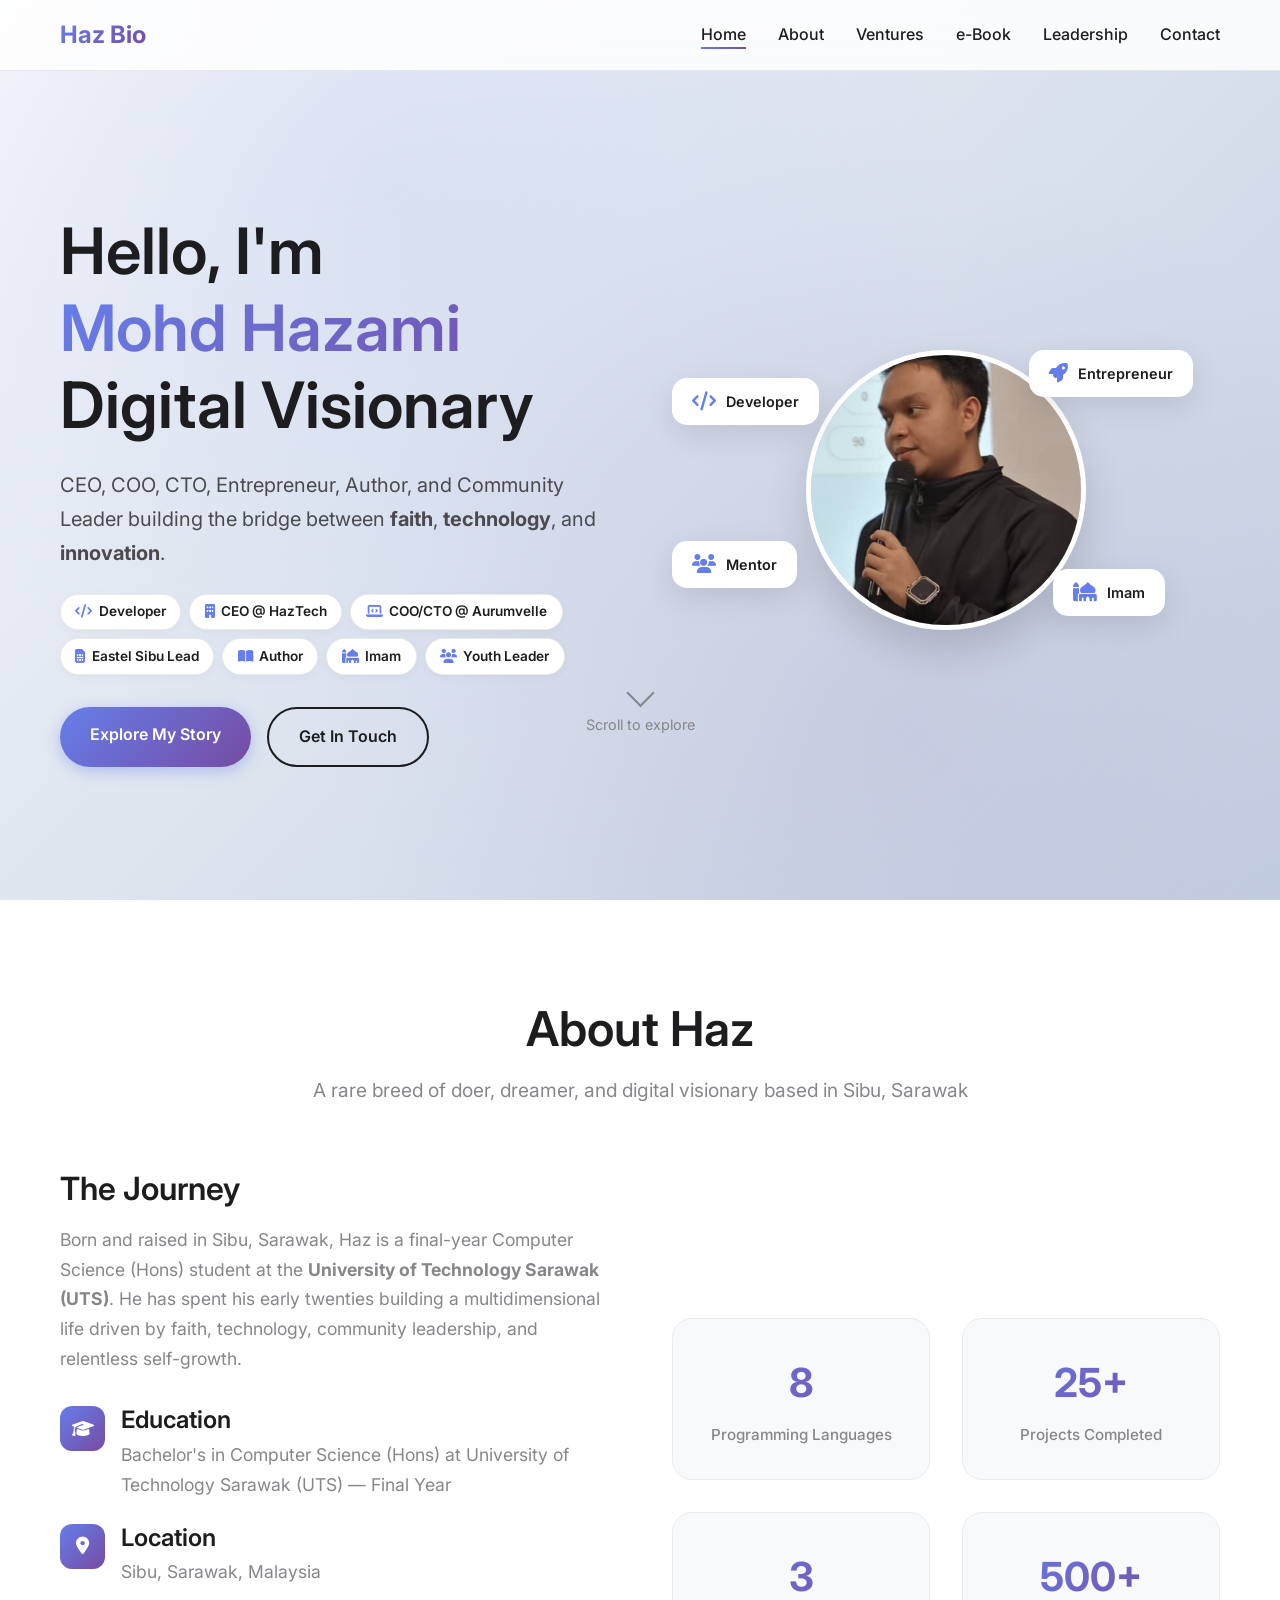
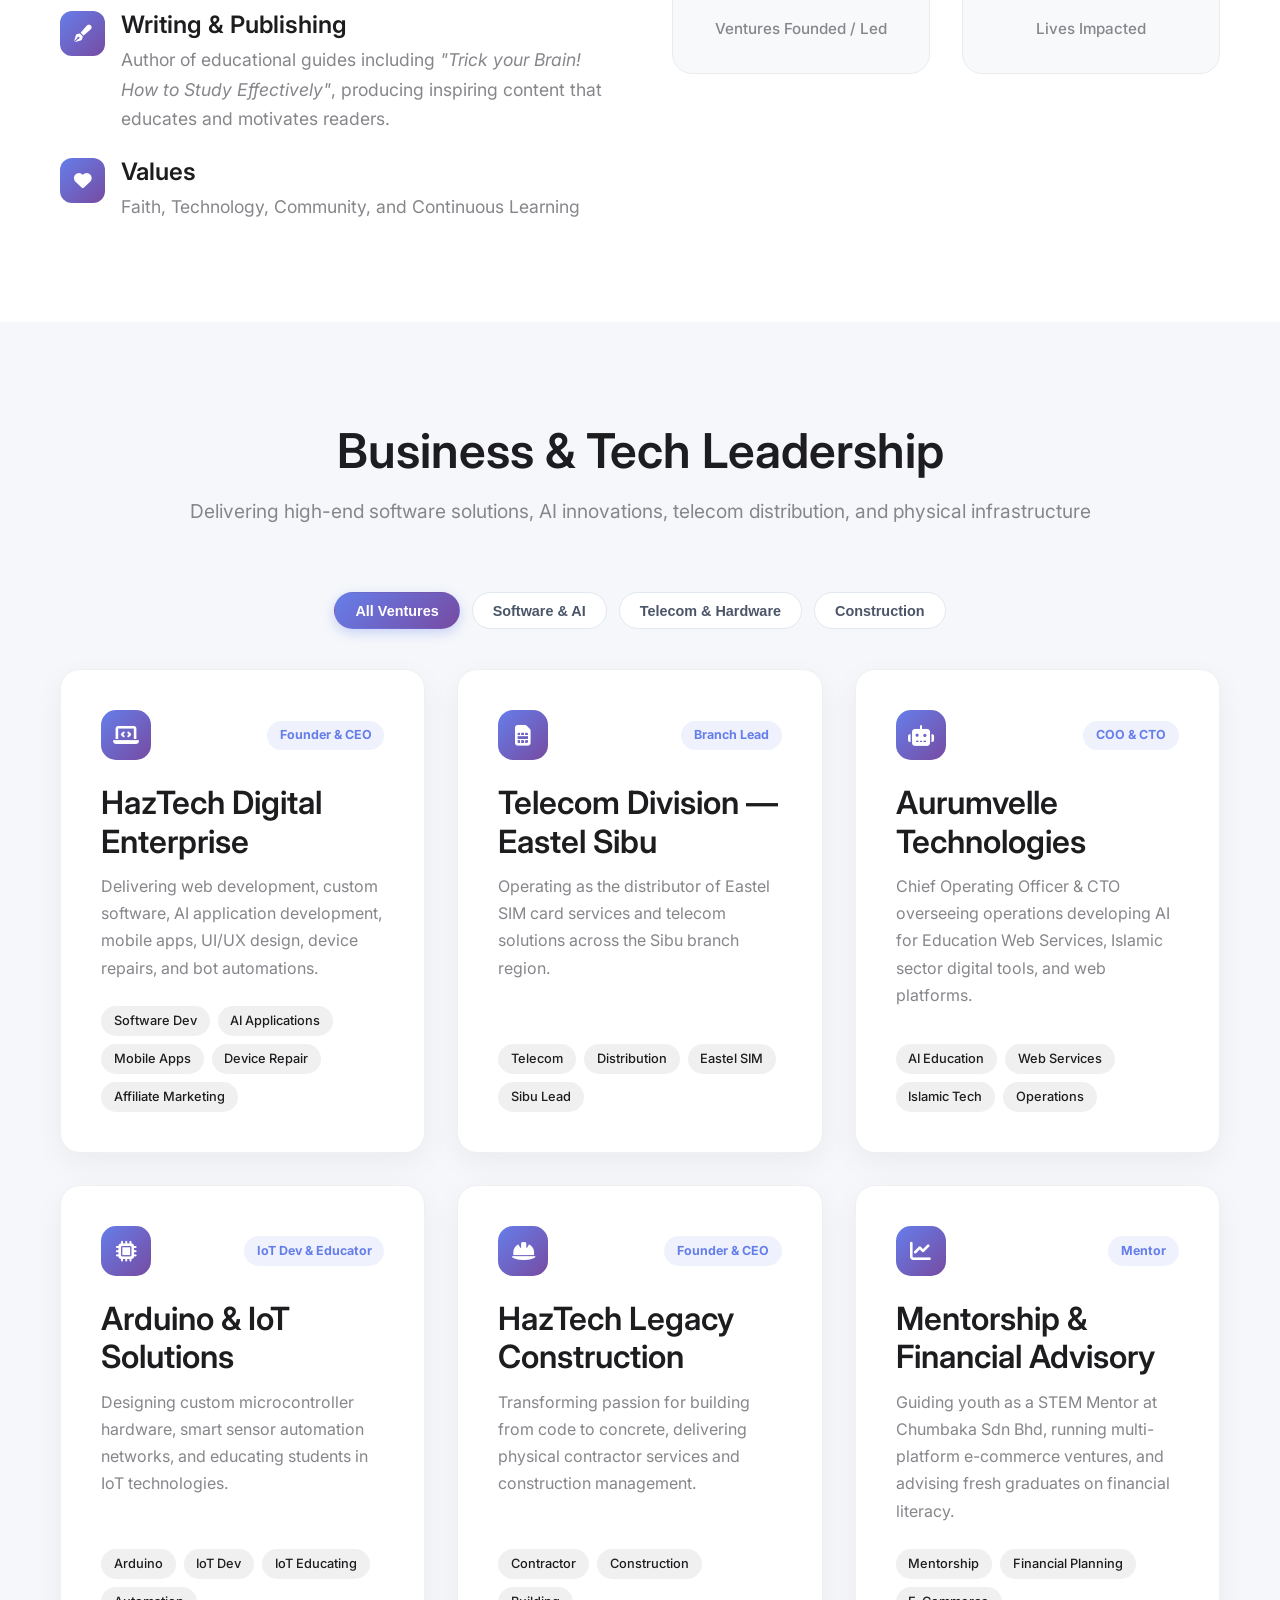
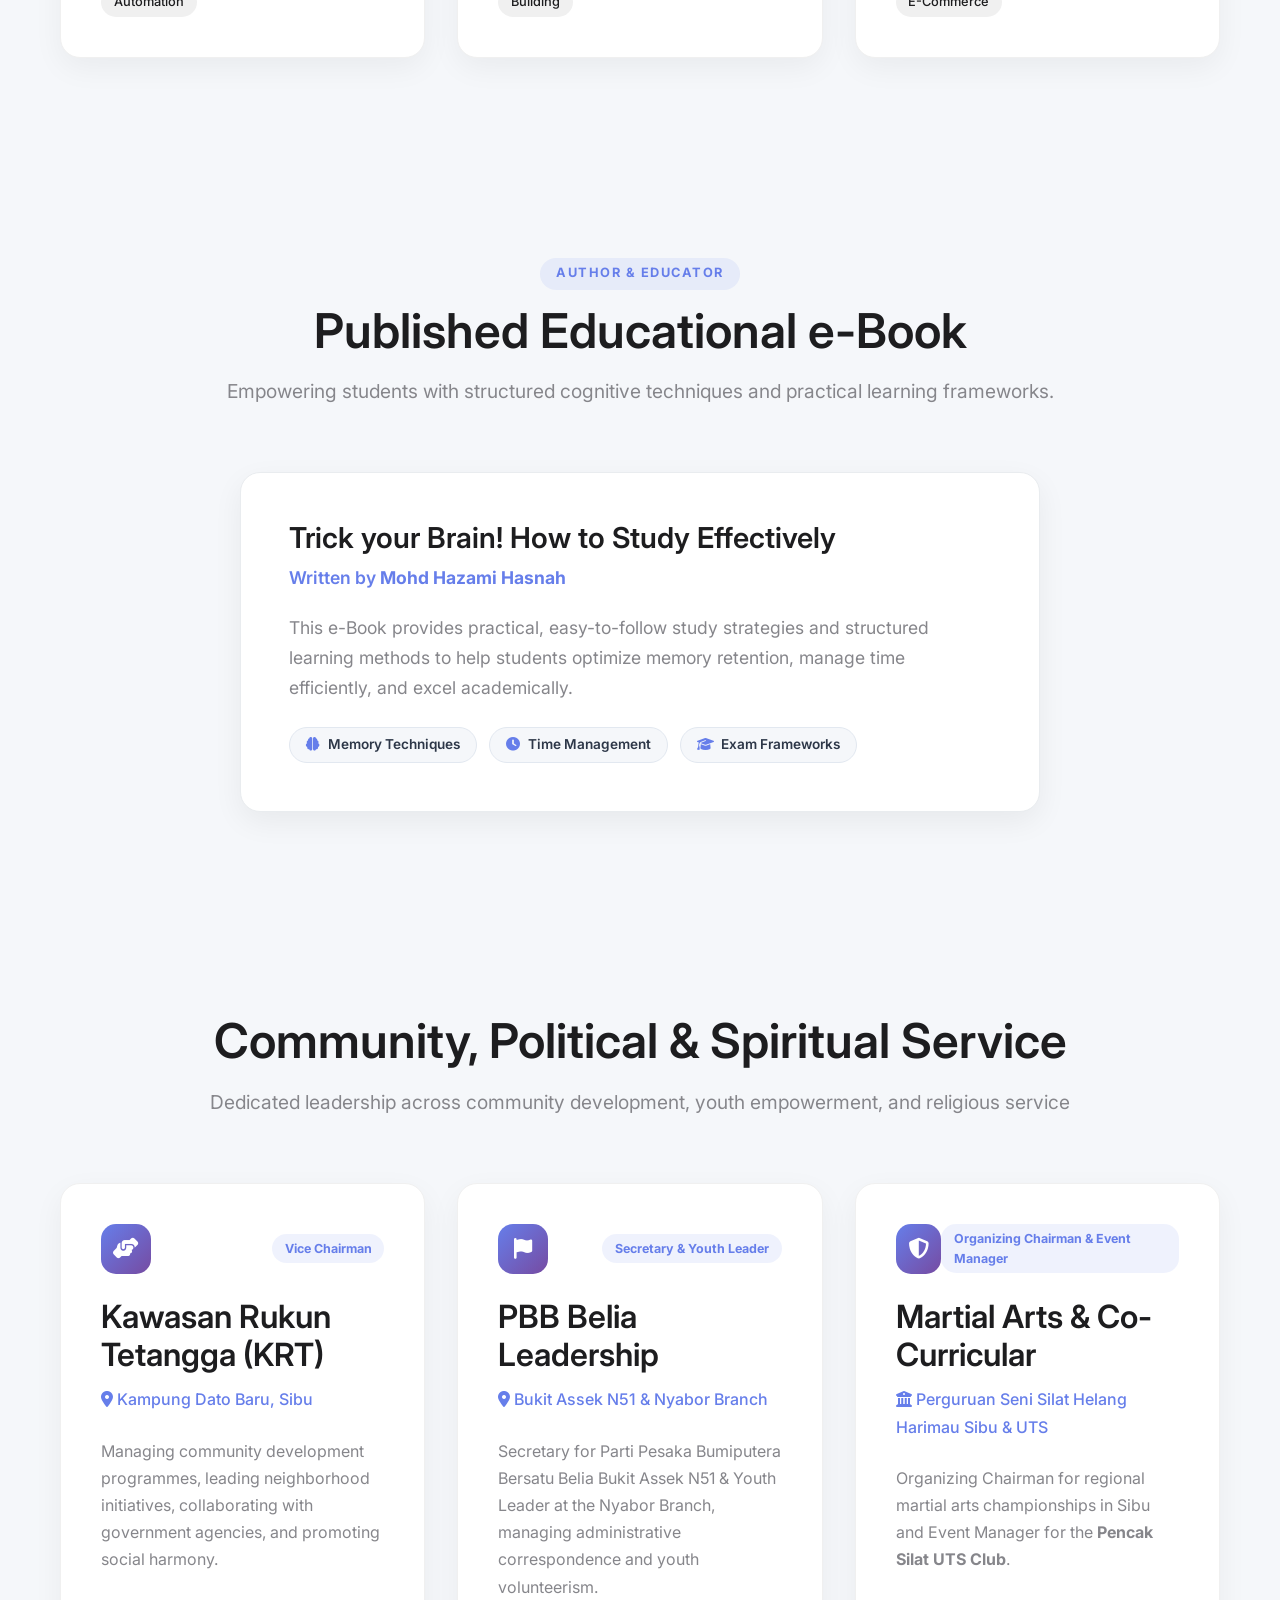
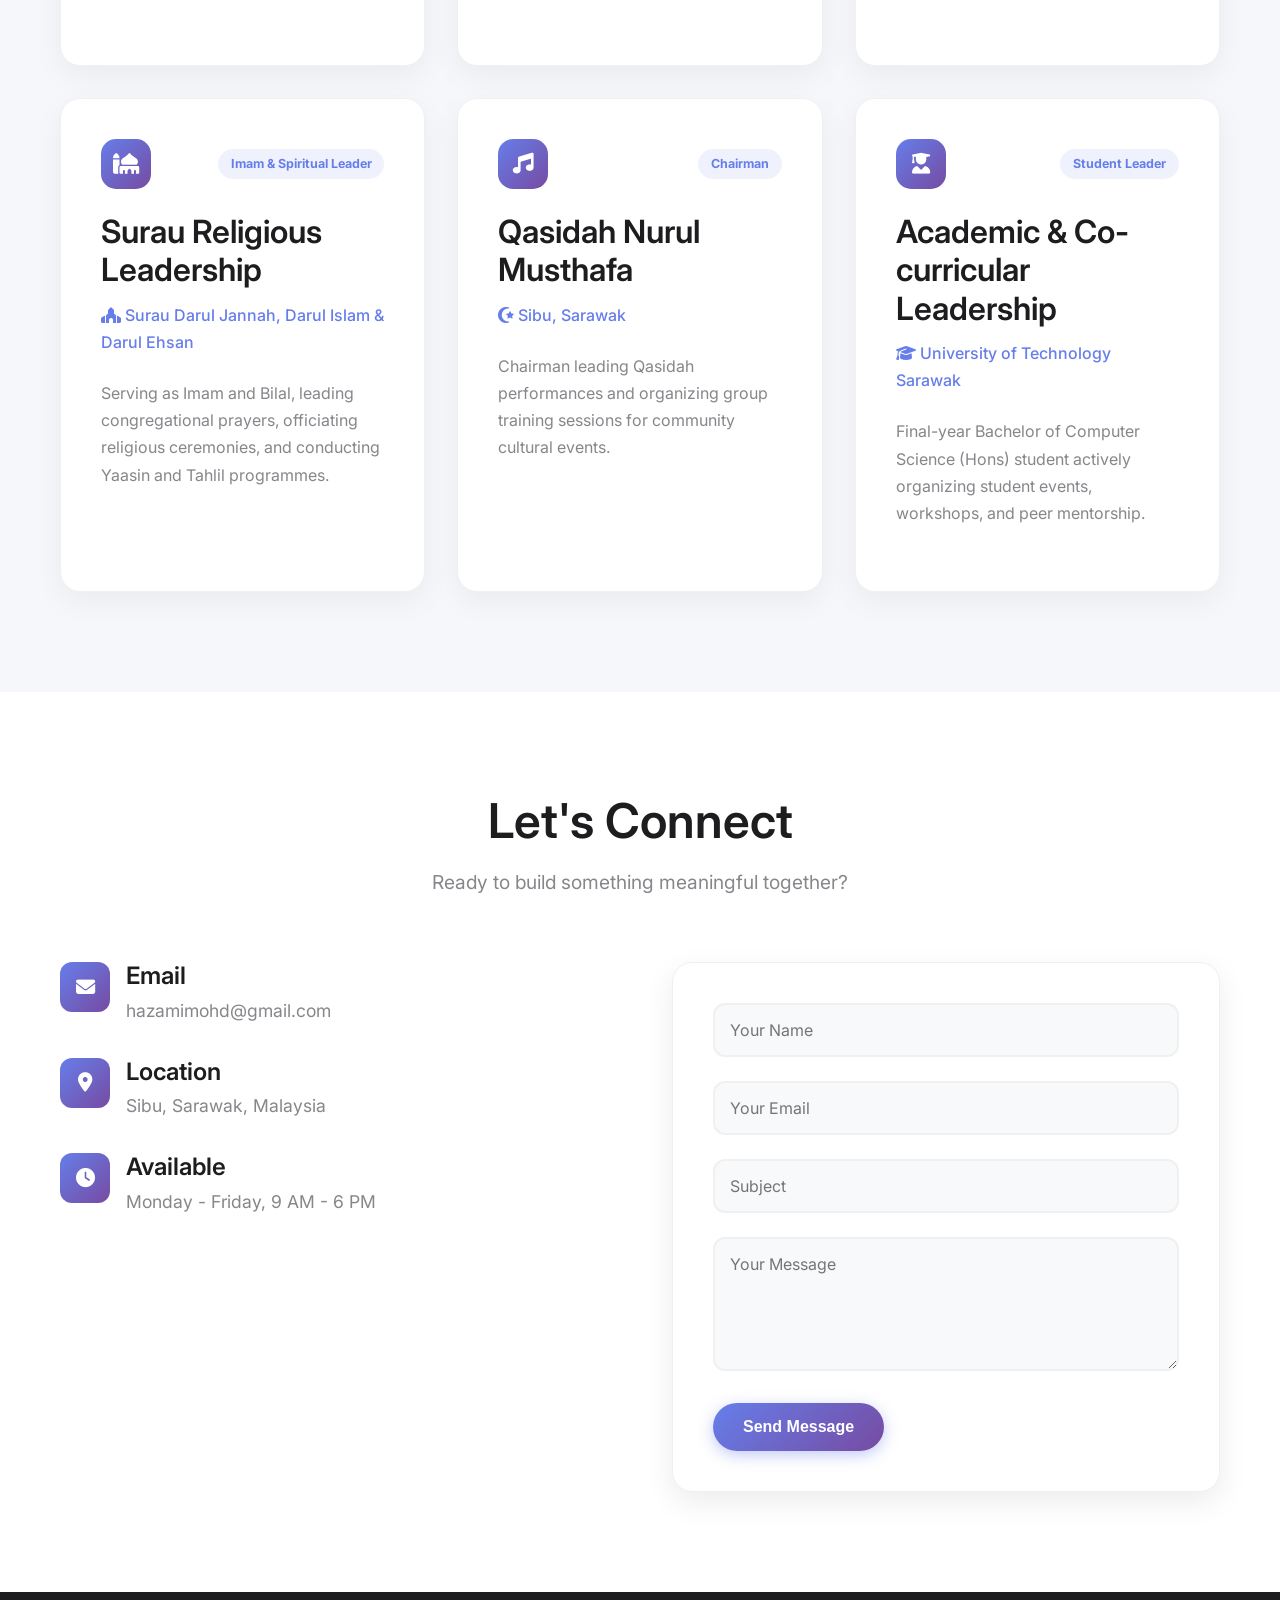
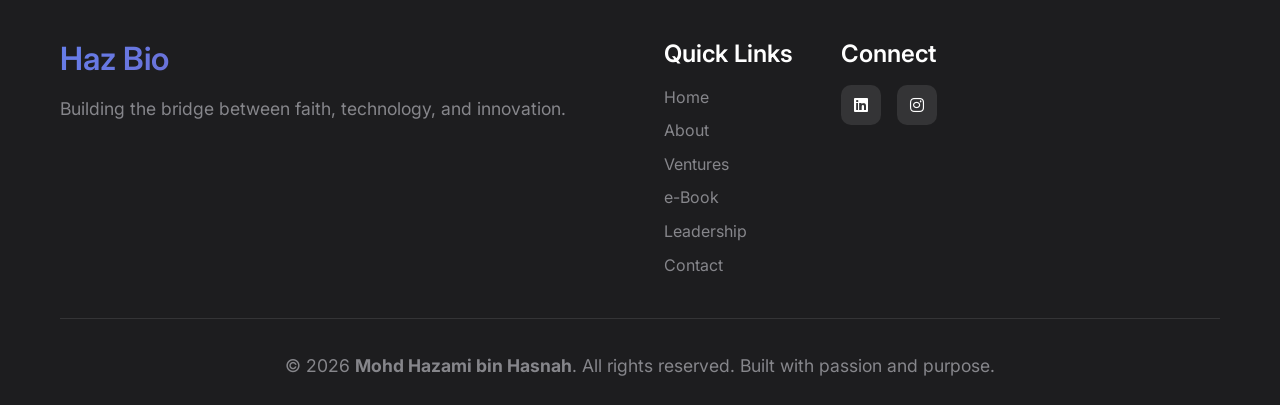
==== index.html @ da3d4cc6 "Restore original clean white design, remove Amazon references, remove silat leader tag" ====
<!DOCTYPE html>
<html lang="en">
<head>
    <meta charset="UTF-8">
    <meta name="viewport" content="width=device-width, initial-scale=1.0">
    <title>Mohd Hazami bin Hasnah | CEO, CTO, Developer & Community Leader | Haz Bio</title>
    
    <!-- Primary Meta Tags -->
    <meta name="title" content="Mohd Hazami bin Hasnah | CEO, CTO, Developer & Community Leader | Haz Bio">
    <meta name="description" content="Official personal portfolio and biography of Mohd Hazami bin Hasnah. Founder & CEO of HazTech Digital Enterprise, COO & CTO at Aurumvelle Technologies, Author of 'Trick your Brain!', Imam, and Community Leader based in Sibu, Sarawak.">
    <meta name="keywords" content="Mohd Hazami bin Hasnah, Mohd Hazami, Hazami Hasnah, HazBio, HazTech Digital Enterprise, Aurumvelle Technologies, Eastel Sibu, Sibu Sarawak, University of Technology Sarawak, UTS Computer Science, Trick your Brain eBook, KRT Kampung Dato Baru, Imam Sibu">
    <meta name="author" content="Mohd Hazami bin Hasnah">
    <meta name="robots" content="index, follow">
    <link rel="canonical" href="https://hazbio.vercel.app/">

    <!-- Open Graph / Facebook -->
    <meta property="og:type" content="profile">
    <meta property="og:url" content="https://hazbio.vercel.app/">
    <meta property="og:title" content="Mohd Hazami bin Hasnah | Digital Visionary & Entrepreneur">
    <meta property="og:description" content="Founder & CEO at HazTech Digital Enterprise, COO/CTO at Aurumvelle Technologies, Author, Imam, and CS Student at UTS Sibu Sarawak.">
    <meta property="og:image" content="haz-photo.jpg">
    <meta property="profile:first_name" content="Mohd Hazami">
    <meta property="profile:last_name" content="bin Hasnah">

    <!-- Twitter Cards -->
    <meta property="twitter:card" content="summary_large_image">
    <meta property="twitter:url" content="https://hazbio.vercel.app/">
    <meta property="twitter:title" content="Mohd Hazami bin Hasnah | CEO, CTO & Tech Entrepreneur">
    <meta property="twitter:description" content="Explore the journey of Mohd Hazami bin Hasnah — CEO, CTO, Author, Tech Innovator, and Community Leader from Sibu, Sarawak.">
    <meta property="twitter:image" content="haz-photo.jpg">

    <!-- Fonts & Icons -->
    <link rel="stylesheet" href="styles.css">
    <link href="https://fonts.googleapis.com/css2?family=Inter:wght@300;400;500;600;700;800&display=swap" rel="stylesheet">
    <link rel="stylesheet" href="https://cdnjs.cloudflare.com/ajax/libs/font-awesome/6.4.0/css/all.min.css">

    <!-- Schema.org JSON-LD Structured Data for Search & AI Overview (GEO) -->
    <script type="application/ld+json">
    {
      "@context": "https://schema.org",
      "@graph": [
        {
          "@type": "ProfilePage",
          "@id": "https://hazbio.vercel.app/#webpage",
          "url": "https://hazbio.vercel.app/",
          "name": "Mohd Hazami bin Hasnah - Official Biography & Portfolio",
          "description": "Official biography and professional profile of Mohd Hazami bin Hasnah from Sibu, Sarawak, Malaysia.",
          "mainEntity": {
            "@id": "https://hazbio.vercel.app/#person"
          }
        },
        {
          "@type": "Person",
          "@id": "https://hazbio.vercel.app/#person",
          "name": "Mohd Hazami bin Hasnah",
          "givenName": "Mohd Hazami",
          "familyName": "bin Hasnah",
          "alternateName": ["Haz", "Hazami Hasnah", "Mohd Hazami"],
          "description": "Mohd Hazami bin Hasnah is a Malaysian entrepreneur, software developer, CEO & Founder of HazTech Digital Enterprise, COO & CTO at Aurumvelle Technologies, Author of 'Trick your Brain! How to Study Effectively', Imam, and Community Leader based in Sibu, Sarawak.",
          "jobTitle": ["Chief Executive Officer", "Chief Operating Officer", "Chief Technology Officer", "Software Developer", "Author", "Community Leader", "Imam"],
          "gender": "Male",
          "nationality": "Malaysian",
          "birthPlace": {
            "@type": "Place",
            "name": "Sibu, Sarawak, Malaysia"
          },
          "homeLocation": {
            "@type": "Place",
            "name": "Sibu, Sarawak, Malaysia"
          },
          "alumniOf": {
            "@type": "EducationalOrganization",
            "name": "University of Technology Sarawak (UTS)",
            "sameAs": "https://www.uts.edu.my/"
          },
          "knowsAbout": [
            "Software Application Development",
            "Artificial Intelligence & Machine Learning",
            "Mobile App Development",
            "UI/UX Design",
            "Arduino & IoT Systems",
            "Bot Automations",
            "Device Repair & Recovery",
            "Construction & Contractor Services",
            "Islamic Religious Leadership & Community Service",
            "Youth Leadership & Public Service",
            "Financial Planning for Graduates"
          ],
          "worksFor": [
            {
              "@type": "Organization",
              "name": "HazTech Digital Enterprise",
              "roleName": "Founder & Chief Executive Officer"
            },
            {
              "@type": "Organization",
              "name": "Aurumvelle Technologies",
              "roleName": "Chief Operating Officer & Chief Technology Officer"
            },
            {
              "@type": "Organization",
              "name": "HazTech Legacy Construction",
              "roleName": "Founder & Chief Executive Officer"
            },
            {
              "@type": "Organization",
              "name": "Eastel Sibu",
              "roleName": "Branch Lead & SIM Distributor"
            }
          ],
          "memberOf": [
            {
              "@type": "Organization",
              "name": "Kawasan Rukun Tetangga (KRT) Kampung Dato Baru",
              "roleName": "Vice Chairman"
            },
            {
              "@type": "Organization",
              "name": "Parti Pesaka Bumiputera Bersatu (PBB) Belia Bukit Assek N51",
              "roleName": "Secretary"
            },
            {
              "@type": "Organization",
              "name": "PBB Belia Nyabor Branch",
              "roleName": "Youth Leader"
            },
            {
              "@type": "Organization",
              "name": "Pencak Silat UTS Club",
              "roleName": "Event Manager"
            }
          ],
          "sameAs": [
            "https://my.linkedin.com/in/mohd-hazami-970323289",
            "https://www.instagram.com/haz0011xd"
          ]
        },
        {
          "@type": "Book",
          "@id": "https://hazbio.vercel.app/#book",
          "name": "Trick your Brain! How to Study Effectively",
          "author": {
            "@id": "https://hazbio.vercel.app/#person"
          },
          "description": "Written by Mohd Hazami Hasnah, this eBook provides practical, easy-to-follow study strategies to help students develop a structured learning approach tailored to their needs.",
          "genre": "Educational / Self-Help",
          "inLanguage": "en"
        }
      ]
    }
    </script>
</head>
<body>
    <!-- Navigation Bar -->
    <nav class="navbar" id="navbar">
        <div class="nav-container">
            <div class="nav-logo">
                <h2>Haz Bio</h2>
            </div>
            <ul class="nav-menu" id="nav-menu">
                <li class="nav-item"><a href="#home" class="nav-link active">Home</a></li>
                <li class="nav-item"><a href="#about" class="nav-link">About</a></li>
                <li class="nav-item"><a href="#ventures" class="nav-link">Ventures</a></li>
                <li class="nav-item"><a href="#publications" class="nav-link">e-Book</a></li>
                <li class="nav-item"><a href="#leadership" class="nav-link">Leadership</a></li>
                <li class="nav-item"><a href="#contact" class="nav-link">Contact</a></li>
            </ul>
            <div class="hamburger" id="hamburger" aria-label="Toggle Menu">
                <span class="bar"></span>
                <span class="bar"></span>
                <span class="bar"></span>
            </div>
        </div>
    </nav>

    <!-- Hero Section -->
    <section id="home" class="hero">
        <div class="hero-container">
            <div class="hero-content">
                <div class="hero-text">
                    <h1 class="hero-title">
                        <span class="title-line">Hello, I'm</span>
                        <span class="title-line highlight">Mohd Hazami</span>
                        <span class="title-line">Digital Visionary</span>
                    </h1>
                    <p class="hero-subtitle">
                        CEO, COO, CTO, Entrepreneur, Author, and Community Leader building the bridge between <strong>faith</strong>, <strong>technology</strong>, and <strong>innovation</strong>.
                    </p>

                    <!-- Interactive Quick Badges -->
                    <div class="roles-chips">
                        <span class="chip"><i class="fas fa-code"></i> Developer</span>
                        <span class="chip"><i class="fas fa-building"></i> CEO @ HazTech</span>
                        <span class="chip"><i class="fas fa-laptop-code"></i> COO/CTO @ Aurumvelle</span>
                        <span class="chip"><i class="fas fa-sim-card"></i> Eastel Sibu Lead</span>
                        <span class="chip"><i class="fas fa-book-open"></i> Author</span>
                        <span class="chip"><i class="fas fa-mosque"></i> Imam</span>
                        <span class="chip"><i class="fas fa-users"></i> Youth Leader</span>
                    </div>

                    <div class="hero-buttons">
                        <a href="#about" class="btn btn-primary">Explore My Story</a>
                        <a href="#contact" class="btn btn-secondary">Get In Touch</a>
                    </div>
                </div>

                <div class="hero-visual">
                    <div class="hero-image">
                        <img src="haz-photo.jpg" alt="Mohd Hazami bin Hasnah" class="profile-image">
                    </div>
                    <div class="floating-elements">
                        <div class="floating-card" style="--delay: 0s">
                            <i class="fas fa-code"></i>
                            <span>Developer</span>
                        </div>
                        <div class="floating-card" style="--delay: 1s">
                            <i class="fas fa-rocket"></i>
                            <span>Entrepreneur</span>
                        </div>
                        <div class="floating-card" style="--delay: 2s">
                            <i class="fas fa-users"></i>
                            <span>Mentor</span>
                        </div>
                        <div class="floating-card" style="--delay: 3s">
                            <i class="fas fa-mosque"></i>
                            <span>Imam</span>
                        </div>
                    </div>
                </div>
            </div>
            
            <div class="scroll-indicator">
                <div class="scroll-arrow"></div>
                <span>Scroll to explore</span>
            </div>
        </div>
    </section>

    <!-- About Section -->
    <section id="about" class="about">
        <div class="container">
            <div class="section-header">
                <h2 class="section-title">About Haz</h2>
                <p class="section-subtitle">A rare breed of doer, dreamer, and digital visionary based in Sibu, Sarawak</p>
            </div>
            <div class="about-content">
                <div class="about-text">
                    <div class="about-intro">
                        <h3>The Journey</h3>
                        <p>Born and raised in Sibu, Sarawak, Haz is a final-year Computer Science (Hons) student at the <strong>University of Technology Sarawak (UTS)</strong>. He has spent his early twenties building a multidimensional life driven by faith, technology, community leadership, and relentless self-growth.</p>
                    </div>
                    <div class="about-details">
                        <div class="detail-item">
                            <div class="detail-icon">
                                <i class="fas fa-graduation-cap"></i>
                            </div>
                            <div class="detail-content">
                                <h4>Education</h4>
                                <p>Bachelor's in Computer Science (Hons) at University of Technology Sarawak (UTS) — Final Year</p>
                            </div>
                        </div>
                        <div class="detail-item">
                            <div class="detail-icon">
                                <i class="fas fa-map-marker-alt"></i>
                            </div>
                            <div class="detail-content">
                                <h4>Location</h4>
                                <p>Sibu, Sarawak, Malaysia</p>
                            </div>
                        </div>
                        <div class="detail-item">
                            <div class="detail-icon">
                                <i class="fas fa-pen-fancy"></i>
                            </div>
                            <div class="detail-content">
                                <h4>Writing & Publishing</h4>
                                <p>Author of educational guides including <em>"Trick your Brain! How to Study Effectively"</em>, producing inspiring content that educates and motivates readers.</p>
                            </div>
                        </div>
                        <div class="detail-item">
                            <div class="detail-icon">
                                <i class="fas fa-heart"></i>
                            </div>
                            <div class="detail-content">
                                <h4>Values</h4>
                                <p>Faith, Technology, Community, and Continuous Learning</p>
                            </div>
                        </div>
                    </div>
                </div>
                
                <div class="about-stats">
                    <div class="stat-card">
                        <div class="stat-number">8</div>
                        <div class="stat-label">Programming Languages</div>
                    </div>
                    <div class="stat-card">
                        <div class="stat-number">25+</div>
                        <div class="stat-label">Projects Completed</div>
                    </div>
                    <div class="stat-card">
                        <div class="stat-number">3</div>
                        <div class="stat-label">Ventures Founded / Led</div>
                    </div>
                    <div class="stat-card">
                        <div class="stat-number">500+</div>
                        <div class="stat-label">Lives Impacted</div>
                    </div>
                </div>
            </div>
        </div>
    </section>

    <!-- Business & Tech Ventures Section -->
    <section id="ventures" class="ventures">
        <div class="container">
            <div class="section-header">
                <h2 class="section-title">Business & Tech Leadership</h2>
                <p class="section-subtitle">Delivering high-end software solutions, AI innovations, telecom distribution, and physical infrastructure</p>
            </div>

            <!-- Category Filter Tabs -->
            <div class="filter-tabs">
                <button class="filter-btn active" data-filter="all">All Ventures</button>
                <button class="filter-btn" data-filter="tech">Software & AI</button>
                <button class="filter-btn" data-filter="hardware">Telecom & Hardware</button>
                <button class="filter-btn" data-filter="construction">Construction</button>
            </div>

            <div class="ventures-grid">
                <!-- HazTech Digital Enterprise -->
                <div class="project-card" data-category="tech">
                    <div class="card-header">
                        <div class="project-icon"><i class="fas fa-laptop-code"></i></div>
                        <span class="role-badge">Founder & CEO</span>
                    </div>
                    <h3>HazTech Digital Enterprise</h3>
                    <p>Delivering web development, custom software, AI application development, mobile apps, UI/UX design, device repairs, and bot automations.</p>
                    <div class="project-tech">
                        <span>Software Dev</span>
                        <span>AI Applications</span>
                        <span>Mobile Apps</span>
                        <span>Device Repair</span>
                        <span>Affiliate Marketing</span>
                    </div>
                </div>

                <!-- Telecom Division — Eastel Sibu -->
                <div class="project-card" data-category="hardware">
                    <div class="card-header">
                        <div class="project-icon"><i class="fas fa-sim-card"></i></div>
                        <span class="role-badge">Branch Lead</span>
                    </div>
                    <h3>Telecom Division — Eastel Sibu</h3>
                    <p>Operating as the distributor of Eastel SIM card services and telecom solutions across the Sibu branch region.</p>
                    <div class="project-tech">
                        <span>Telecom</span>
                        <span>Distribution</span>
                        <span>Eastel SIM</span>
                        <span>Sibu Lead</span>
                    </div>
                </div>

                <!-- Aurumvelle Technologies -->
                <div class="project-card" data-category="tech">
                    <div class="card-header">
                        <div class="project-icon"><i class="fas fa-robot"></i></div>
                        <span class="role-badge">COO & CTO</span>
                    </div>
                    <h3>Aurumvelle Technologies</h3>
                    <p>Chief Operating Officer & CTO overseeing operations developing AI for Education Web Services, Islamic sector digital tools, and web platforms.</p>
                    <div class="project-tech">
                        <span>AI Education</span>
                        <span>Web Services</span>
                        <span>Islamic Tech</span>
                        <span>Operations</span>
                    </div>
                </div>

                <!-- Arduino & IoT Hardware -->
                <div class="project-card" data-category="hardware">
                    <div class="card-header">
                        <div class="project-icon"><i class="fas fa-microchip"></i></div>
                        <span class="role-badge">IoT Dev & Educator</span>
                    </div>
                    <h3>Arduino & IoT Solutions</h3>
                    <p>Designing custom microcontroller hardware, smart sensor automation networks, and educating students in IoT technologies.</p>
                    <div class="project-tech">
                        <span>Arduino</span>
                        <span>IoT Dev</span>
                        <span>IoT Educating</span>
                        <span>Automation</span>
                    </div>
                </div>

                <!-- HazTech Legacy Construction -->
                <div class="project-card" data-category="construction">
                    <div class="card-header">
                        <div class="project-icon"><i class="fas fa-hard-hat"></i></div>
                        <span class="role-badge">Founder & CEO</span>
                    </div>
                    <h3>HazTech Legacy Construction</h3>
                    <p>Transforming passion for building from code to concrete, delivering physical contractor services and construction management.</p>
                    <div class="project-tech">
                        <span>Contractor</span>
                        <span>Construction</span>
                        <span>Building</span>
                    </div>
                </div>

                <!-- Mentorship & E-Commerce -->
                <div class="project-card" data-category="tech">
                    <div class="card-header">
                        <div class="project-icon"><i class="fas fa-chart-line"></i></div>
                        <span class="role-badge">Mentor</span>
                    </div>
                    <h3>Mentorship & Financial Advisory</h3>
                    <p>Guiding youth as a STEM Mentor at Chumbaka Sdn Bhd, running multi-platform e-commerce ventures, and advising fresh graduates on financial literacy.</p>
                    <div class="project-tech">
                        <span>Mentorship</span>
                        <span>Financial Planning</span>
                        <span>E-Commerce</span>
                    </div>
                </div>
            </div>
        </div>
    </section>

    <!-- Published Author Section -->
    <section id="publications" class="publications">
        <div class="container">
            <div class="section-header text-center">
                <span class="section-tag">AUTHOR & EDUCATOR</span>
                <h2 class="section-title">Published Educational e-Book</h2>
                <p class="section-subtitle">Empowering students with structured cognitive techniques and practical learning frameworks.</p>
            </div>

            <div class="ebook-card-wrapper">
                <div class="ebook-card">
                    <div class="ebook-info">
                        <h3>Trick your Brain! How to Study Effectively</h3>
                        <p class="author-title">Written by <strong>Mohd Hazami Hasnah</strong></p>
                        <p>This e-Book provides practical, easy-to-follow study strategies and structured learning methods to help students optimize memory retention, manage time efficiently, and excel academically.</p>
                        <div class="ebook-tags">
                            <span><i class="fas fa-brain"></i> Memory Techniques</span>
                            <span><i class="fas fa-clock"></i> Time Management</span>
                            <span><i class="fas fa-graduation-cap"></i> Exam Frameworks</span>
                        </div>
                    </div>
                </div>
            </div>
        </div>
    </section>

    <!-- Leadership Section -->
    <section id="leadership" class="leadership">
        <div class="container">
            <div class="section-header">
                <h2 class="section-title">Community, Political & Spiritual Service</h2>
                <p class="section-subtitle">Dedicated leadership across community development, youth empowerment, and religious service</p>
            </div>

            <div class="projects-grid">
                <!-- KRT Kampung Dato Baru -->
                <div class="project-card">
                    <div class="card-header">
                        <div class="project-icon"><i class="fas fa-hands-helping"></i></div>
                        <span class="role-badge">Vice Chairman</span>
                    </div>
                    <h3>Kawasan Rukun Tetangga (KRT)</h3>
                    <p class="location-tag"><i class="fas fa-map-marker-alt"></i> Kampung Dato Baru, Sibu</p>
                    <p>Managing community development programmes, leading neighborhood initiatives, collaborating with government agencies, and promoting social harmony.</p>
                </div>

                <!-- PBB Belia Bukit Assek & Nyabor -->
                <div class="project-card">
                    <div class="card-header">
                        <div class="project-icon"><i class="fas fa-flag"></i></div>
                        <span class="role-badge">Secretary & Youth Leader</span>
                    </div>
                    <h3>PBB Belia Leadership</h3>
                    <p class="location-tag"><i class="fas fa-map-marker-alt"></i> Bukit Assek N51 & Nyabor Branch</p>
                    <p>Secretary for Parti Pesaka Bumiputera Bersatu Belia Bukit Assek N51 & Youth Leader at the Nyabor Branch, managing administrative correspondence and youth volunteerism.</p>
                </div>

                <!-- Martial Arts & UTS Club -->
                <div class="project-card">
                    <div class="card-header">
                        <div class="project-icon"><i class="fas fa-shield-alt"></i></div>
                        <span class="role-badge">Organizing Chairman & Event Manager</span>
                    </div>
                    <h3>Martial Arts & Co-Curricular</h3>
                    <p class="location-tag"><i class="fas fa-university"></i> Perguruan Seni Silat Helang Harimau Sibu & UTS</p>
                    <p>Organizing Chairman for regional martial arts championships in Sibu and Event Manager for the <strong>Pencak Silat UTS Club</strong>.</p>
                </div>

                <!-- Religious Leadership (Imam & Bilal) -->
                <div class="project-card">
                    <div class="card-header">
                        <div class="project-icon"><i class="fas fa-mosque"></i></div>
                        <span class="role-badge">Imam & Spiritual Leader</span>
                    </div>
                    <h3>Surau Religious Leadership</h3>
                    <p class="location-tag"><i class="fas fa-place-of-worship"></i> Surau Darul Jannah, Darul Islam & Darul Ehsan</p>
                    <p>Serving as Imam and Bilal, leading congregational prayers, officiating religious ceremonies, and conducting Yaasin and Tahlil programmes.</p>
                </div>

                <!-- Qasidah Nurul Musthafa -->
                <div class="project-card">
                    <div class="card-header">
                        <div class="project-icon"><i class="fas fa-music"></i></div>
                        <span class="role-badge">Chairman</span>
                    </div>
                    <h3>Qasidah Nurul Musthafa</h3>
                    <p class="location-tag"><i class="fas fa-star-and-crescent"></i> Sibu, Sarawak</p>
                    <p>Chairman leading Qasidah performances and organizing group training sessions for community cultural events.</p>
                </div>

                <!-- Student Leadership UTS -->
                <div class="project-card">
                    <div class="card-header">
                        <div class="project-icon"><i class="fas fa-user-graduate"></i></div>
                        <span class="role-badge">Student Leader</span>
                    </div>
                    <h3>Academic & Co-curricular Leadership</h3>
                    <p class="location-tag"><i class="fas fa-graduation-cap"></i> University of Technology Sarawak</p>
                    <p>Final-year Bachelor of Computer Science (Hons) student actively organizing student events, workshops, and peer mentorship.</p>
                </div>
            </div>
        </div>
    </section>

    <!-- Contact Section -->
    <section id="contact" class="contact">
        <div class="container">
            <div class="section-header">
                <h2 class="section-title">Let's Connect</h2>
                <p class="section-subtitle">Ready to build something meaningful together?</p>
            </div>
            <div class="contact-content">
                <div class="contact-info">
                    <div class="contact-item">
                        <div class="contact-icon">
                            <i class="fas fa-envelope"></i>
                        </div>
                        <div class="contact-details">
                            <h4>Email</h4>
                            <p>hazamimohd@gmail.com</p>
                        </div>
                    </div>
                    <div class="contact-item">
                        <div class="contact-icon">
                            <i class="fas fa-map-marker-alt"></i>
                        </div>
                        <div class="contact-details">
                            <h4>Location</h4>
                            <p>Sibu, Sarawak, Malaysia</p>
                        </div>
                    </div>
                    <div class="contact-item">
                        <div class="contact-icon">
                            <i class="fas fa-clock"></i>
                        </div>
                        <div class="contact-details">
                            <h4>Available</h4>
                            <p>Monday - Friday, 9 AM - 6 PM</p>
                        </div>
                    </div>
                </div>
                <div class="contact-form">
                    <form id="contactForm">
                        <div class="form-group">
                            <input type="text" id="name" name="name" placeholder="Your Name" required>
                        </div>
                        <div class="form-group">
                            <input type="email" id="email" name="email" placeholder="Your Email" required>
                        </div>
                        <div class="form-group">
                            <input type="text" id="subject" name="subject" placeholder="Subject" required>
                        </div>
                        <div class="form-group">
                            <textarea id="message" name="message" placeholder="Your Message" rows="5" required></textarea>
                        </div>
                        <button type="submit" class="btn btn-primary">Send Message</button>
                    </form>
                </div>
            </div>
        </div>
    </section>

    <!-- Footer -->
    <footer class="footer">
        <div class="container">
            <div class="footer-content">
                <div class="footer-logo">
                    <h3>Haz Bio</h3>
                    <p>Building the bridge between faith, technology, and innovation.</p>
                </div>
                <div class="footer-links">
                    <div class="footer-section">
                        <h4>Quick Links</h4>
                        <ul>
                            <li><a href="#home">Home</a></li>
                            <li><a href="#about">About</a></li>
                            <li><a href="#ventures">Ventures</a></li>
                            <li><a href="#publications">e-Book</a></li>
                            <li><a href="#leadership">Leadership</a></li>
                            <li><a href="#contact">Contact</a></li>
                        </ul>
                    </div>
                    <div class="footer-section">
                        <h4>Connect</h4>
                        <div class="social-links">
                            <a href="https://my.linkedin.com/in/mohd-hazami-970323289" target="_blank" rel="noopener" class="social-link"><i class="fab fa-linkedin"></i></a>
                            <a href="https://www.instagram.com/haz0011xd?igsh=MXAxcDQ0OGdnc3d2ZQ%3D%3D&utm_source=qr" target="_blank" rel="noopener" class="social-link"><i class="fab fa-instagram"></i></a>
                        </div>
                    </div>
                </div>
            </div>
            <div class="footer-bottom">
                <p>&copy; 2026 <strong>Mohd Hazami bin Hasnah</strong>. All rights reserved. Built with passion and purpose.</p>
            </div>
        </div>
    </footer>

    <!-- Toast Notification -->
    <div id="toast" class="toast">Message sent successfully!</div>

    <script src="script.js"></script>
</body>
</html>
---- styles.css ----
/* Reset and Base Styles */
* {
    margin: 0;
    padding: 0;
    box-sizing: border-box;
}

html {
    scroll-behavior: smooth;
}

body {
    font-family: 'Inter', -apple-system, BlinkMacSystemFont, 'Segoe UI', Roboto, sans-serif;
    line-height: 1.6;
    color: #1d1d1f;
    background-color: #ffffff;
    overflow-x: hidden;
}

.container {
    max-width: 1200px;
    margin: 0 auto;
    padding: 0 20px;
}

/* Typography */
h1, h2, h3, h4, h5, h6 {
    font-weight: 600;
    line-height: 1.2;
    color: #1d1d1f;
}

h1 { font-size: clamp(2.5rem, 5vw, 4rem); }
h2 { font-size: clamp(2rem, 4vw, 3rem); }
h3 { font-size: clamp(1.5rem, 3vw, 2rem); }
h4 { font-size: clamp(1.25rem, 2.5vw, 1.5rem); }

p {
    font-size: 1.1rem;
    color: #86868b;
    line-height: 1.7;
}

/* Navigation */
.navbar {
    position: fixed;
    top: 0;
    width: 100%;
    background: rgba(255, 255, 255, 0.85);
    backdrop-filter: blur(20px);
    -webkit-backdrop-filter: blur(20px);
    border-bottom: 1px solid rgba(0, 0, 0, 0.08);
    z-index: 1000;
    transition: all 0.3s ease;
}

.navbar.scrolled {
    background: rgba(255, 255, 255, 0.95);
    box-shadow: 0 2px 20px rgba(0, 0, 0, 0.08);
}

.nav-container {
    max-width: 1200px;
    margin: 0 auto;
    padding: 0 20px;
    display: flex;
    justify-content: space-between;
    align-items: center;
    height: 70px;
}

.nav-logo h2 {
    font-size: 1.5rem;
    font-weight: 700;
    background: linear-gradient(135deg, #667eea 0%, #764ba2 100%);
    -webkit-background-clip: text;
    -webkit-text-fill-color: transparent;
    background-clip: text;
}

.nav-menu {
    display: flex;
    list-style: none;
    gap: 2rem;
}

.nav-link {
    text-decoration: none;
    color: #1d1d1f;
    font-weight: 500;
    transition: color 0.3s ease;
    position: relative;
}

.nav-link::after {
    content: '';
    position: absolute;
    bottom: -5px;
    left: 0;
    width: 0;
    height: 2px;
    background: linear-gradient(135deg, #667eea 0%, #764ba2 100%);
    transition: width 0.3s ease;
}

.nav-link:hover::after,
.nav-link.active::after {
    width: 100%;
}

.hamburger {
    display: none;
    flex-direction: column;
    cursor: pointer;
}

.bar {
    width: 25px;
    height: 3px;
    background: #1d1d1f;
    margin: 3px 0;
    transition: 0.3s;
}

/* Hero Section */
.hero {
    min-height: 100vh;
    display: flex;
    align-items: center;
    background: linear-gradient(135deg, #f5f7fa 0%, #c3cfe2 100%);
    position: relative;
    overflow: hidden;
    padding-top: 80px;
}

.hero::before {
    content: '';
    position: absolute;
    top: 0;
    left: 0;
    right: 0;
    bottom: 0;
    background: radial-gradient(circle at 30% 20%, rgba(102, 126, 234, 0.1) 0%, transparent 50%),
                radial-gradient(circle at 70% 80%, rgba(118, 75, 162, 0.1) 0%, transparent 50%);
}

.hero-container {
    max-width: 1200px;
    margin: 0 auto;
    padding: 0 20px;
    width: 100%;
    position: relative;
    z-index: 2;
}

.hero-content {
    display: grid;
    grid-template-columns: 1fr 1fr;
    gap: 4rem;
    align-items: center;
}

.hero-title {
    margin-bottom: 1.5rem;
}

.title-line {
    display: block;
}

.highlight {
    background: linear-gradient(135deg, #667eea 0%, #764ba2 100%);
    -webkit-background-clip: text;
    -webkit-text-fill-color: transparent;
    background-clip: text;
}

.hero-subtitle {
    font-size: 1.25rem;
    margin-bottom: 1.5rem;
    color: #4a4a4f;
}

.roles-chips {
    display: flex;
    flex-wrap: wrap;
    gap: 0.5rem;
    margin-bottom: 2rem;
}

.chip {
    font-size: 0.85rem;
    font-weight: 600;
    color: #1d1d1f;
    background: #ffffff;
    border: 1px solid rgba(0, 0, 0, 0.08);
    padding: 0.4rem 0.9rem;
    border-radius: 20px;
    box-shadow: 0 2px 8px rgba(0, 0, 0, 0.04);
    display: inline-flex;
    align-items: center;
    gap: 0.4rem;
}

.chip i {
    color: #667eea;
}

.hero-buttons {
    display: flex;
    gap: 1rem;
}

/* Buttons */
.btn {
    padding: 15px 30px;
    border-radius: 30px;
    text-decoration: none;
    font-weight: 600;
    transition: all 0.3s ease;
    display: inline-block;
    cursor: pointer;
    border: none;
    font-size: 1rem;
}

.btn-primary {
    background: linear-gradient(135deg, #667eea 0%, #764ba2 100%);
    color: white;
    box-shadow: 0 4px 15px rgba(102, 126, 234, 0.4);
}

.btn-primary:hover {
    transform: translateY(-2px);
    box-shadow: 0 8px 25px rgba(102, 126, 234, 0.6);
}

.btn-secondary {
    background: transparent;
    color: #1d1d1f;
    border: 2px solid #1d1d1f;
}

.btn-secondary:hover {
    background: #1d1d1f;
    color: white;
    transform: translateY(-2px);
}

/* Hero Visual */
.hero-visual {
    position: relative;
    display: flex;
    justify-content: center;
    align-items: center;
}

.hero-image {
    width: 280px;
    height: 280px;
    border-radius: 50%;
    overflow: hidden;
    border: 5px solid white;
    box-shadow: 0 20px 40px rgba(0, 0, 0, 0.15);
}

.profile-image {
    width: 100%;
    height: 100%;
    object-fit: cover;
}

.floating-elements {
    position: absolute;
    width: 100%;
    height: 100%;
}

.floating-card {
    position: absolute;
    background: white;
    padding: 12px 20px;
    border-radius: 15px;
    box-shadow: 0 10px 30px rgba(0, 0, 0, 0.1);
    display: flex;
    align-items: center;
    gap: 10px;
    animation: float 3s ease-in-out infinite;
    animation-delay: var(--delay);
}

.floating-card i {
    font-size: 1.2rem;
    color: #667eea;
}

.floating-card span {
    font-weight: 600;
    color: #1d1d1f;
    font-size: 0.9rem;
}

.floating-card:nth-child(1) { top: 10%; left: 0%; }
.floating-card:nth-child(2) { top: 0%; right: 5%; }
.floating-card:nth-child(3) { bottom: 15%; left: 0%; }
.floating-card:nth-child(4) { bottom: 5%; right: 10%; }

@keyframes float {
    0%, 100% { transform: translateY(0); }
    50% { transform: translateY(-10px); }
}

/* Scroll Indicator */
.scroll-indicator {
    position: absolute;
    bottom: 30px;
    left: 50%;
    transform: translateX(-50%);
    display: flex;
    flex-direction: column;
    align-items: center;
    gap: 10px;
    color: #86868b;
    font-size: 0.9rem;
}

.scroll-arrow {
    width: 20px;
    height: 20px;
    border-right: 2px solid #86868b;
    border-bottom: 2px solid #86868b;
    transform: rotate(45deg);
    animation: bounce 2s infinite;
}

@keyframes bounce {
    0%, 20%, 50%, 80%, 100% { transform: rotate(45deg) translate(0, 0); }
    40% { transform: rotate(45deg) translate(-5px, -5px); }
    60% { transform: rotate(45deg) translate(-3px, -3px); }
}

/* About Section */
.about {
    padding: 100px 0;
    background: #ffffff;
}

.section-header {
    text-align: center;
    margin-bottom: 4rem;
}

.section-title {
    margin-bottom: 1rem;
    color: #1d1d1f;
}

.section-subtitle {
    font-size: 1.2rem;
    color: #86868b;
}

.about-content {
    display: grid;
    grid-template-columns: 1fr 1fr;
    gap: 4rem;
    align-items: center;
}

.about-intro h3 {
    margin-bottom: 1rem;
    color: #1d1d1f;
}

.about-intro p {
    margin-bottom: 2rem;
}

.about-details {
    display: flex;
    flex-direction: column;
    gap: 1.5rem;
}

.detail-item {
    display: flex;
    gap: 1rem;
    align-items: flex-start;
}

.detail-icon {
    width: 45px;
    height: 45px;
    background: linear-gradient(135deg, #667eea 0%, #764ba2 100%);
    border-radius: 12px;
    display: flex;
    align-items: center;
    justify-content: center;
    flex-shrink: 0;
}

.detail-icon i {
    color: white;
    font-size: 1.1rem;
}

.detail-content h4 {
    margin-bottom: 0.3rem;
    color: #1d1d1f;
}

.about-stats {
    display: grid;
    grid-template-columns: 1fr 1fr;
    gap: 2rem;
}

.stat-card {
    background: #f8f9fa;
    border: 1px solid #e9ecef;
    padding: 2rem;
    border-radius: 20px;
    text-align: center;
    transition: transform 0.3s ease;
}

.stat-card:hover {
    transform: translateY(-5px);
}

.stat-number {
    font-size: 2.5rem;
    font-weight: 700;
    background: linear-gradient(135deg, #667eea 0%, #764ba2 100%);
    -webkit-background-clip: text;
    -webkit-text-fill-color: transparent;
    background-clip: text;
    margin-bottom: 0.5rem;
}

.stat-label {
    color: #86868b;
    font-size: 0.95rem;
    font-weight: 500;
}

/* Business & Ventures Section */
.ventures, .leadership, .publications {
    padding: 100px 0;
    background: #f5f7fa;
}

.filter-tabs {
    display: flex;
    justify-content: center;
    gap: 0.75rem;
    margin-bottom: 2.5rem;
    flex-wrap: wrap;
}

.filter-btn {
    background: #ffffff;
    border: 1px solid #e2e8f0;
    color: #4a5568;
    padding: 0.6rem 1.25rem;
    border-radius: 30px;
    font-size: 0.9rem;
    font-weight: 600;
    cursor: pointer;
    transition: all 0.3s ease;
}

.filter-btn:hover, .filter-btn.active {
    background: linear-gradient(135deg, #667eea 0%, #764ba2 100%);
    color: #ffffff;
    border-color: transparent;
    box-shadow: 0 4px 12px rgba(102, 126, 234, 0.3);
}

.ventures-grid, .projects-grid {
    display: grid;
    grid-template-columns: repeat(auto-fit, minmax(320px, 1fr));
    gap: 2rem;
}

.project-card {
    background: white;
    padding: 2.5rem;
    border-radius: 20px;
    box-shadow: 0 10px 30px rgba(0, 0, 0, 0.05);
    transition: transform 0.3s ease, box-shadow 0.3s ease;
    border: 1px solid #f0f0f0;
    display: flex;
    flex-direction: column;
}

.project-card:hover {
    transform: translateY(-5px);
    box-shadow: 0 20px 40px rgba(0, 0, 0, 0.1);
}

.card-header {
    display: flex;
    justify-content: space-between;
    align-items: center;
    margin-bottom: 1.5rem;
}

.project-icon {
    width: 50px;
    height: 50px;
    background: linear-gradient(135deg, #667eea 0%, #764ba2 100%);
    border-radius: 15px;
    display: flex;
    align-items: center;
    justify-content: center;
}

.project-icon i {
    color: white;
    font-size: 1.3rem;
}

.role-badge {
    font-size: 0.78rem;
    font-weight: 700;
    color: #667eea;
    background: rgba(102, 126, 234, 0.1);
    padding: 0.3rem 0.8rem;
    border-radius: 15px;
}

.project-card h3 {
    margin-bottom: 0.75rem;
    color: #1d1d1f;
}

.project-card p {
    margin-bottom: 1.5rem;
    font-size: 1rem;
}

.location-tag {
    color: #667eea;
    font-size: 0.85rem;
    margin-bottom: 0.75rem;
    font-weight: 500;
}

.project-tech {
    margin-top: auto;
    display: flex;
    flex-wrap: wrap;
    gap: 0.5rem;
}

.project-tech span {
    background: #f0f0f0;
    color: #1d1d1f;
    padding: 0.3rem 0.8rem;
    border-radius: 15px;
    font-size: 0.8rem;
    font-weight: 500;
}

/* Published Author Section */
.section-tag {
    display: inline-block;
    font-size: 0.8rem;
    font-weight: 700;
    letter-spacing: 1.5px;
    color: #667eea;
    background: rgba(102, 126, 234, 0.1);
    padding: 0.35rem 1rem;
    border-radius: 20px;
    margin-bottom: 0.75rem;
}

.ebook-card-wrapper {
    max-width: 800px;
    margin: 0 auto;
}

.ebook-card {
    background: #ffffff;
    padding: 3rem;
    border-radius: 20px;
    box-shadow: 0 10px 30px rgba(0, 0, 0, 0.06);
    border: 1px solid #e9ecef;
}

.ebook-info h3 {
    font-size: 1.8rem;
    margin-bottom: 0.5rem;
    color: #1d1d1f;
}

.author-title {
    color: #667eea;
    font-weight: 600;
    margin-bottom: 1.25rem;
}

.ebook-tags {
    display: flex;
    flex-wrap: wrap;
    gap: 0.75rem;
    margin-top: 1.5rem;
}

.ebook-tags span {
    background: #f5f7fa;
    border: 1px solid #e2e8f0;
    color: #2d3748;
    padding: 0.4rem 1rem;
    border-radius: 20px;
    font-size: 0.85rem;
    font-weight: 600;
}

.ebook-tags i {
    color: #667eea;
    margin-right: 0.3rem;
}

/* Contact Section */
.contact {
    padding: 100px 0;
    background: #ffffff;
}

.contact-content {
    display: grid;
    grid-template-columns: 1fr 1fr;
    gap: 4rem;
}

.contact-item {
    display: flex;
    gap: 1rem;
    margin-bottom: 2rem;
}

.contact-icon {
    width: 50px;
    height: 50px;
    background: linear-gradient(135deg, #667eea 0%, #764ba2 100%);
    border-radius: 12px;
    display: flex;
    align-items: center;
    justify-content: center;
    flex-shrink: 0;
}

.contact-icon i {
    color: white;
    font-size: 1.2rem;
}

.contact-details h4 {
    margin-bottom: 0.3rem;
    color: #1d1d1f;
}

.contact-form {
    background: #ffffff;
    padding: 2.5rem;
    border-radius: 20px;
    box-shadow: 0 10px 30px rgba(0, 0, 0, 0.08);
    border: 1px solid #f0f0f0;
}

.form-group {
    margin-bottom: 1.5rem;
}

.form-group input,
.form-group textarea {
    width: 100%;
    padding: 15px;
    border: 2px solid #f0f0f0;
    border-radius: 12px;
    font-size: 1rem;
    transition: border-color 0.3s ease;
    font-family: inherit;
    background: #f8f9fa;
}

.form-group input:focus,
.form-group textarea:focus {
    outline: none;
    border-color: #667eea;
    background: #ffffff;
}

.form-group textarea {
    resize: vertical;
    min-height: 120px;
}

/* Footer */
.footer {
    background: #1d1d1f;
    color: white;
    padding: 3rem 0 1.5rem;
}

.footer-content {
    display: grid;
    grid-template-columns: 1fr 1fr;
    gap: 3rem;
    margin-bottom: 2rem;
}

.footer-logo h3 {
    margin-bottom: 1rem;
    background: linear-gradient(135deg, #667eea 0%, #764ba2 100%);
    -webkit-background-clip: text;
    -webkit-text-fill-color: transparent;
    background-clip: text;
}

.footer-logo p {
    color: #86868b;
}

.footer-links {
    display: flex;
    gap: 3rem;
}

.footer-section h4 {
    margin-bottom: 1rem;
    color: white;
}

.footer-section ul {
    list-style: none;
}

.footer-section ul li {
    margin-bottom: 0.5rem;
}

.footer-section ul li a {
    color: #86868b;
    text-decoration: none;
    transition: color 0.3s ease;
}

.footer-section ul li a:hover {
    color: #667eea;
}

.social-links {
    display: flex;
    gap: 1rem;
}

.social-link {
    width: 40px;
    height: 40px;
    background: rgba(255, 255, 255, 0.1);
    border-radius: 10px;
    display: flex;
    align-items: center;
    justify-content: center;
    color: white;
    text-decoration: none;
    transition: all 0.3s ease;
}

.social-link:hover {
    background: #667eea;
    transform: translateY(-2px);
}

.footer-bottom {
    text-align: center;
    padding-top: 2rem;
    border-top: 1px solid rgba(255, 255, 255, 0.1);
    color: #86868b;
    font-size: 0.9rem;
}

/* Toast Notification */
.toast {
    position: fixed;
    bottom: 2rem;
    right: 2rem;
    background: linear-gradient(135deg, #667eea 0%, #764ba2 100%);
    color: #ffffff;
    font-weight: 600;
    padding: 0.85rem 1.5rem;
    border-radius: 12px;
    box-shadow: 0 10px 25px rgba(102, 126, 234, 0.4);
    transform: translateY(100px);
    opacity: 0;
    transition: all 0.3s ease;
    z-index: 2000;
}

.toast.show {
    transform: translateY(0);
    opacity: 1;
}

/* Responsive Design */
@media (max-width: 768px) {
    .hamburger {
        display: flex;
    }
    
    .nav-menu {
        position: fixed;
        left: -100%;
        top: 70px;
        flex-direction: column;
        background-color: rgba(255, 255, 255, 0.98);
        backdrop-filter: blur(20px);
        width: 100%;
        text-align: center;
        transition: 0.3s;
        box-shadow: 0 10px 27px rgba(0, 0, 0, 0.05);
        padding: 2rem 0;
    }
    
    .nav-menu.active {
        left: 0;
    }
    
    .nav-menu li {
        margin: 1rem 0;
    }
    
    .hero-content {
        grid-template-columns: 1fr;
        text-align: center;
        gap: 2rem;
    }
    
    .floating-card:nth-child(1) { top: 10%; left: 5%; }
    .floating-card:nth-child(2) { top: 5%; right: 10%; }
    .floating-card:nth-child(3) { bottom: 20%; left: 10%; }
    .floating-card:nth-child(4) { bottom: 5%; right: 5%; }
    
    .about-content, .contact-content, .footer-content {
        grid-template-columns: 1fr;
        gap: 2rem;
    }
    
    .about-stats {
        grid-template-columns: 1fr 1fr;
        gap: 1rem;
    }
    
    .ventures-grid, .projects-grid {
        grid-template-columns: 1fr;
    }
}
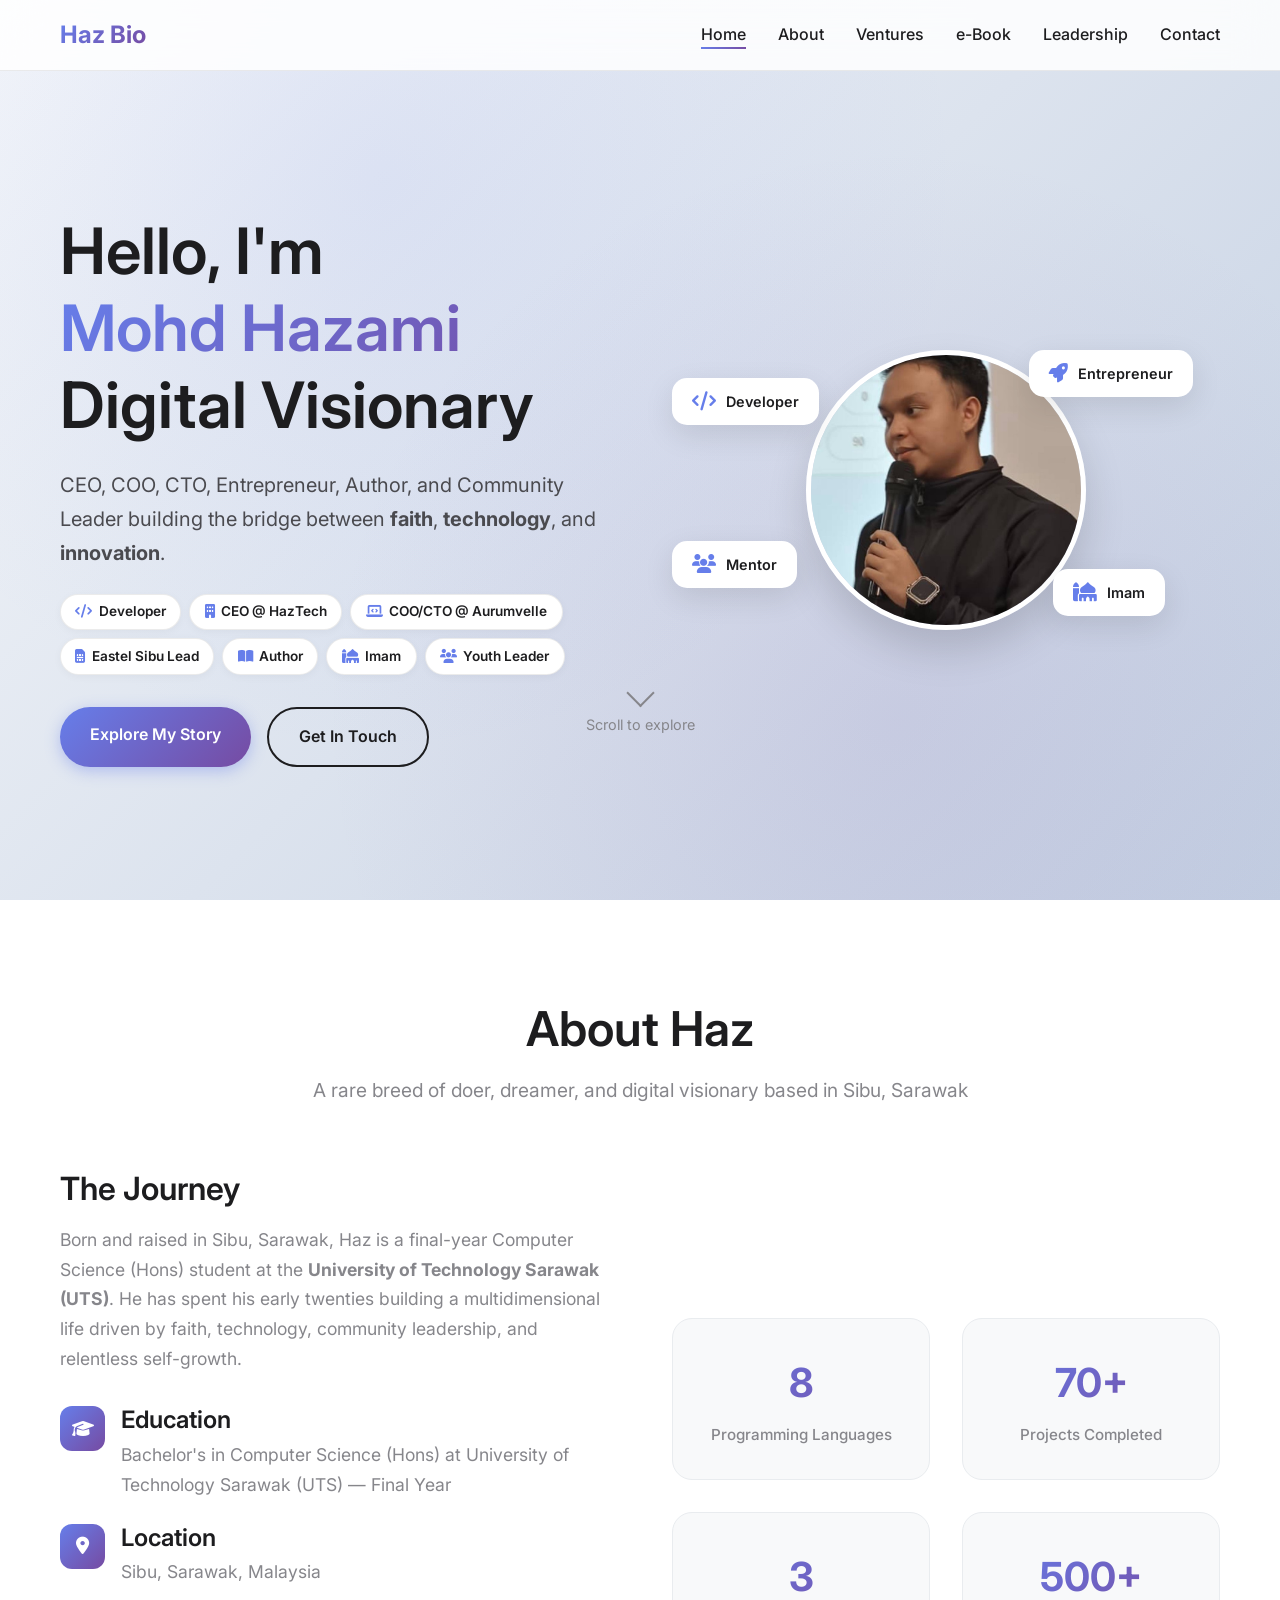
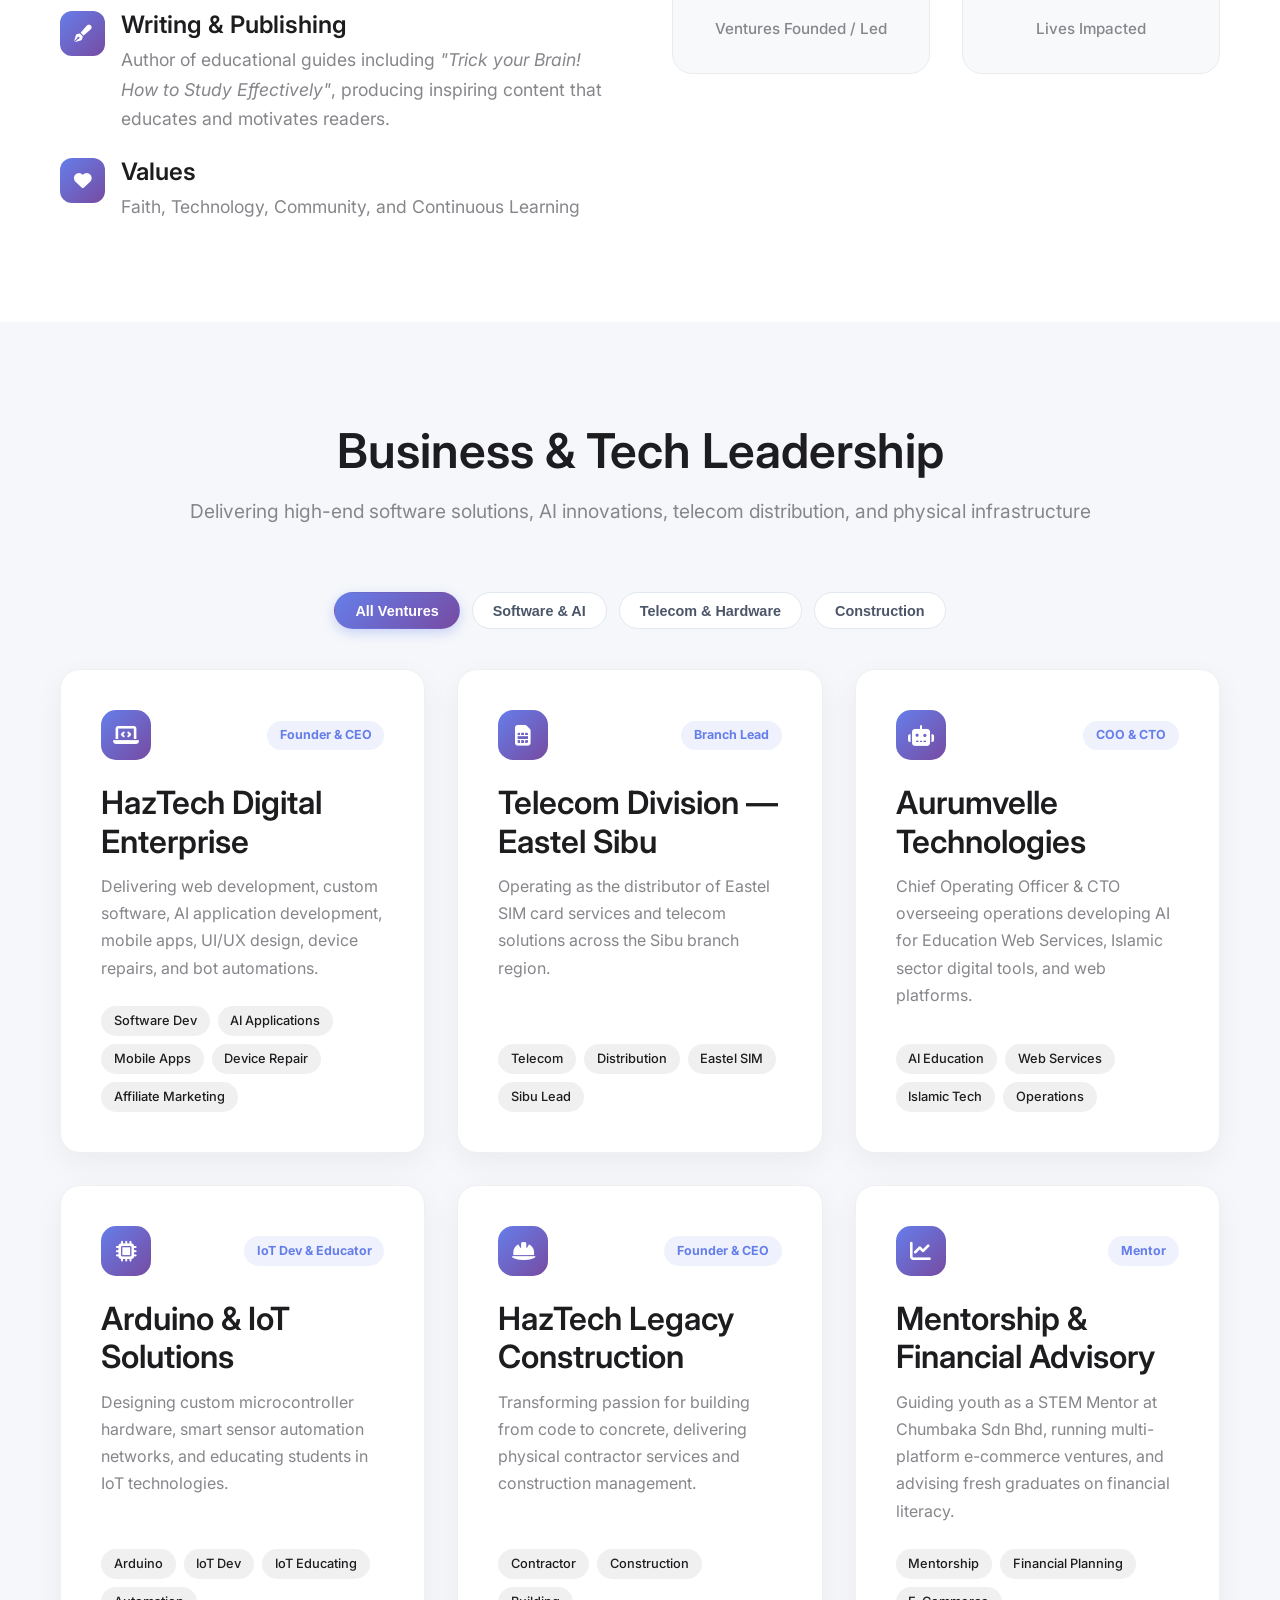
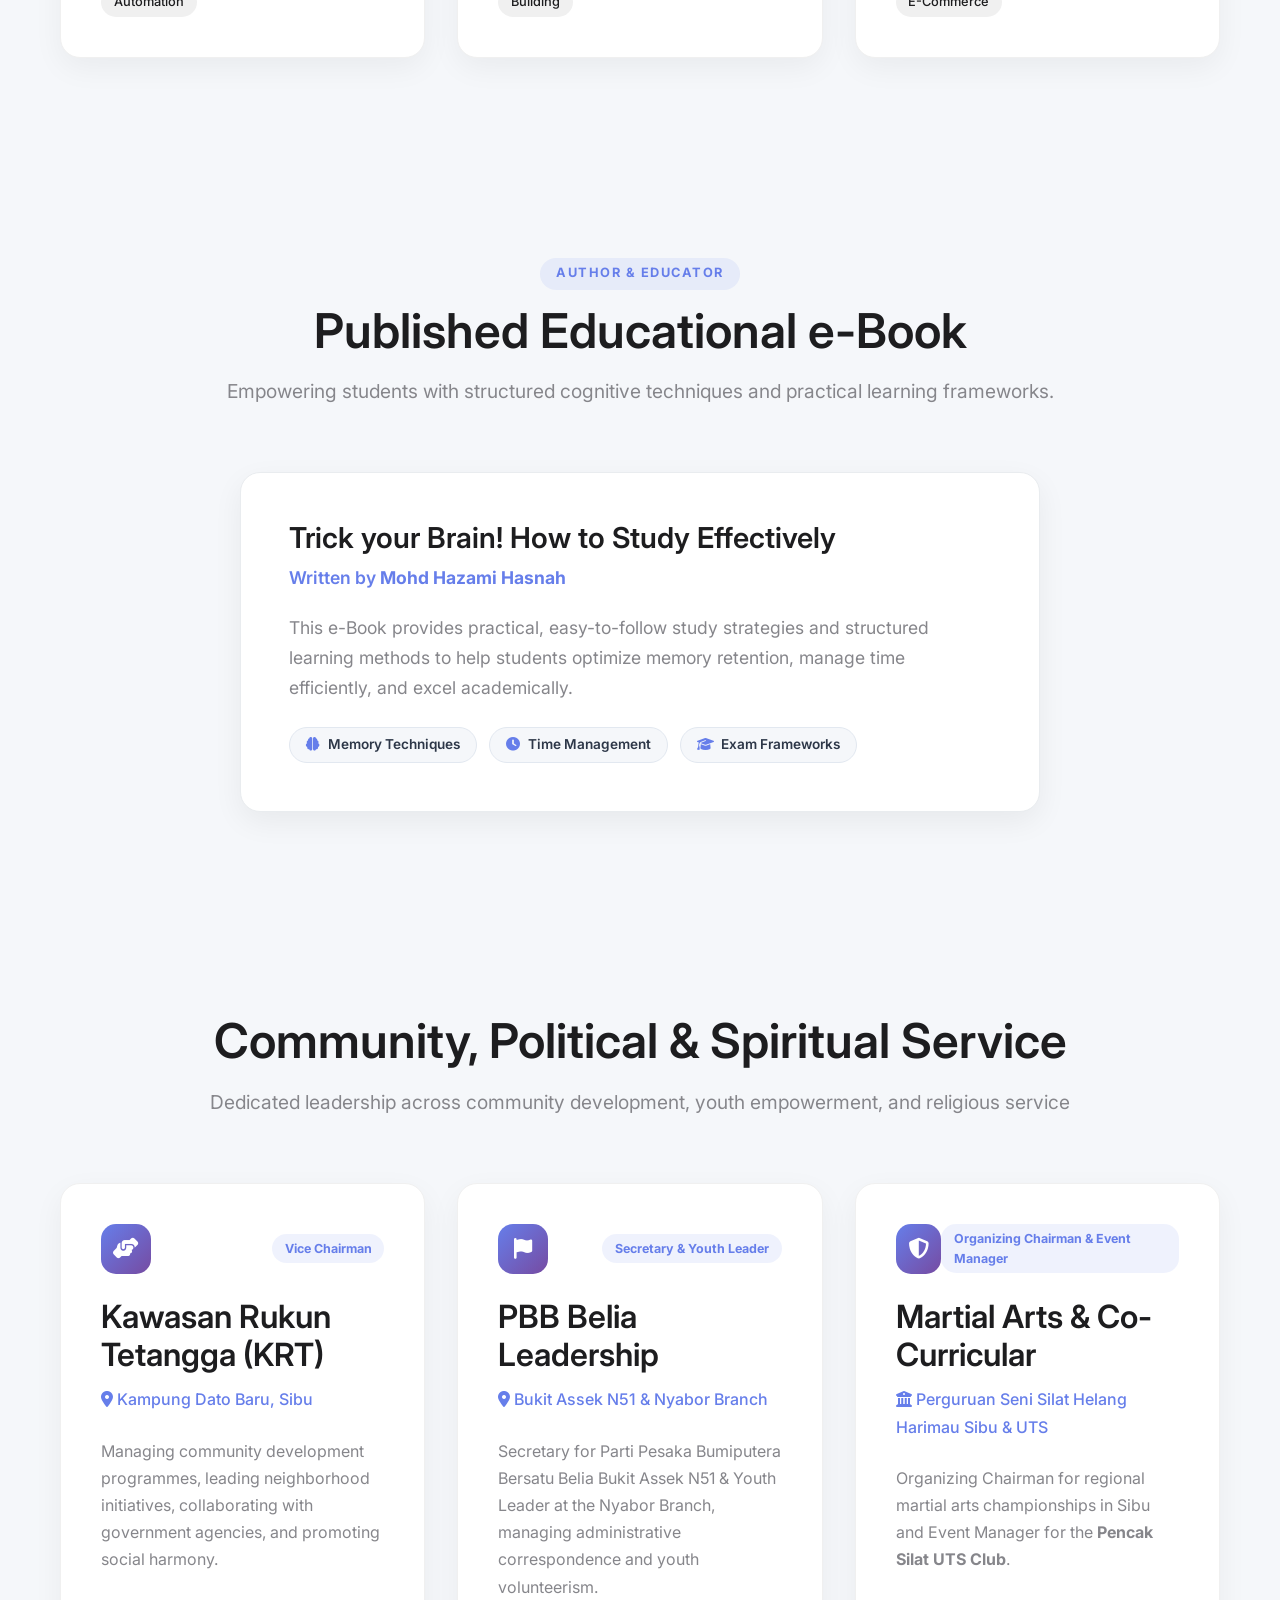
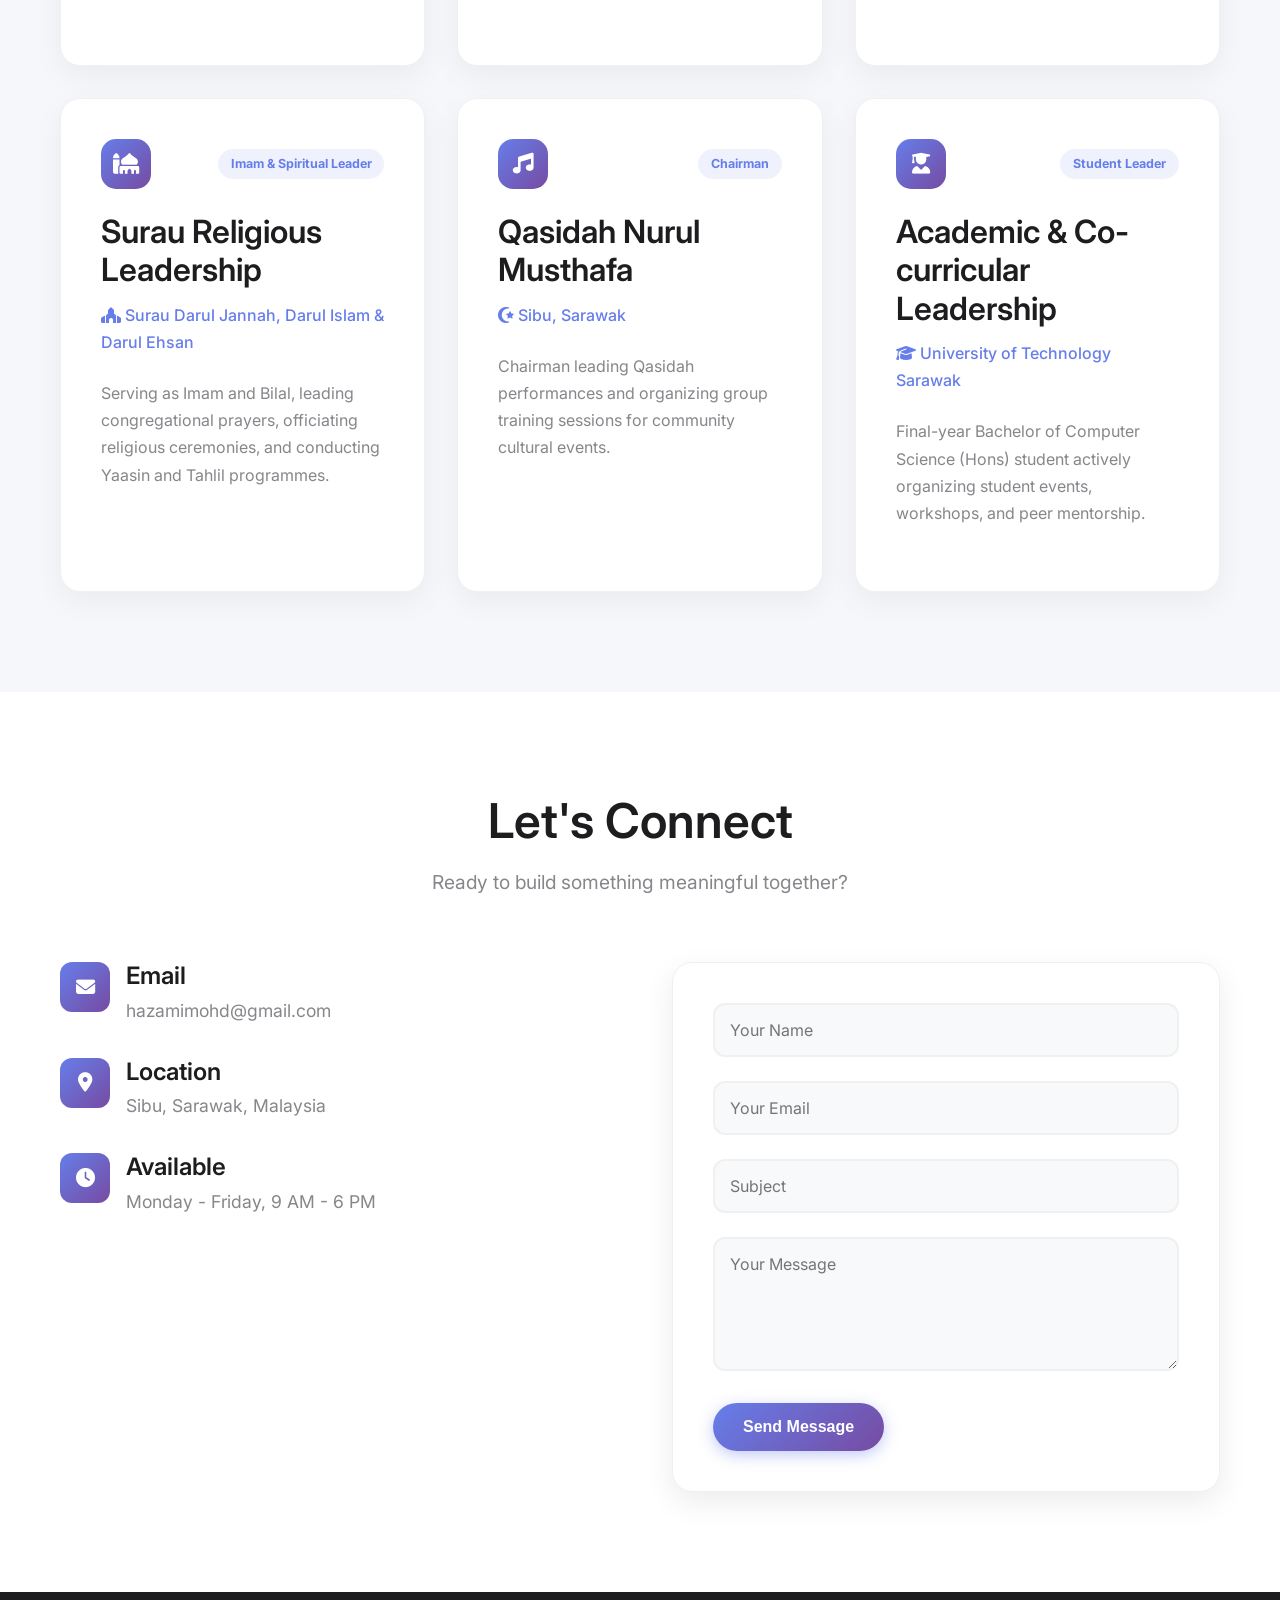
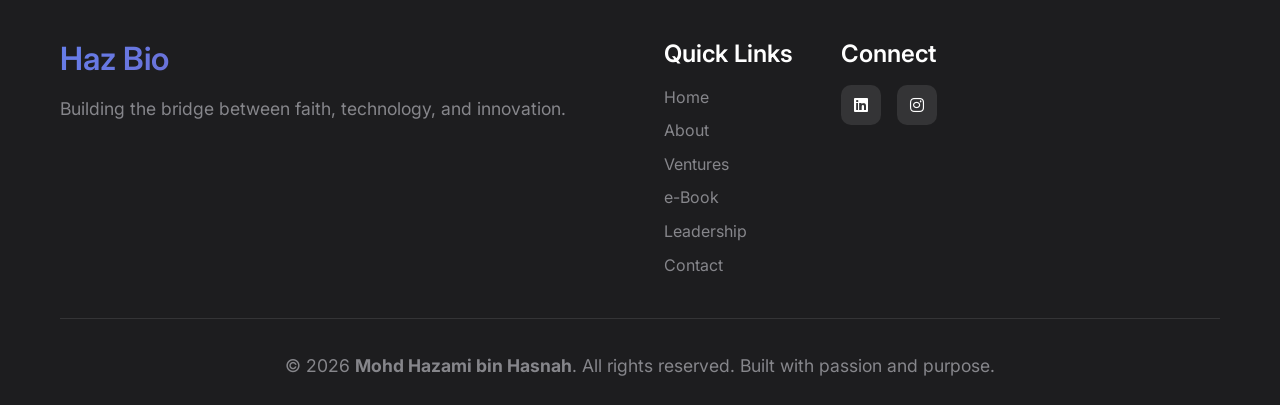
==== commit 800ee7ed: "Update project count stat to 70+ Projects Completed" ====
--- a/index.html
+++ b/index.html
@@ -295,7 +295,7 @@
                         <div class="stat-label">Programming Languages</div>
                     </div>
                     <div class="stat-card">
-                        <div class="stat-number">25+</div>
+                        <div class="stat-number">70+</div>
                         <div class="stat-label">Projects Completed</div>
                     </div>
                     <div class="stat-card">
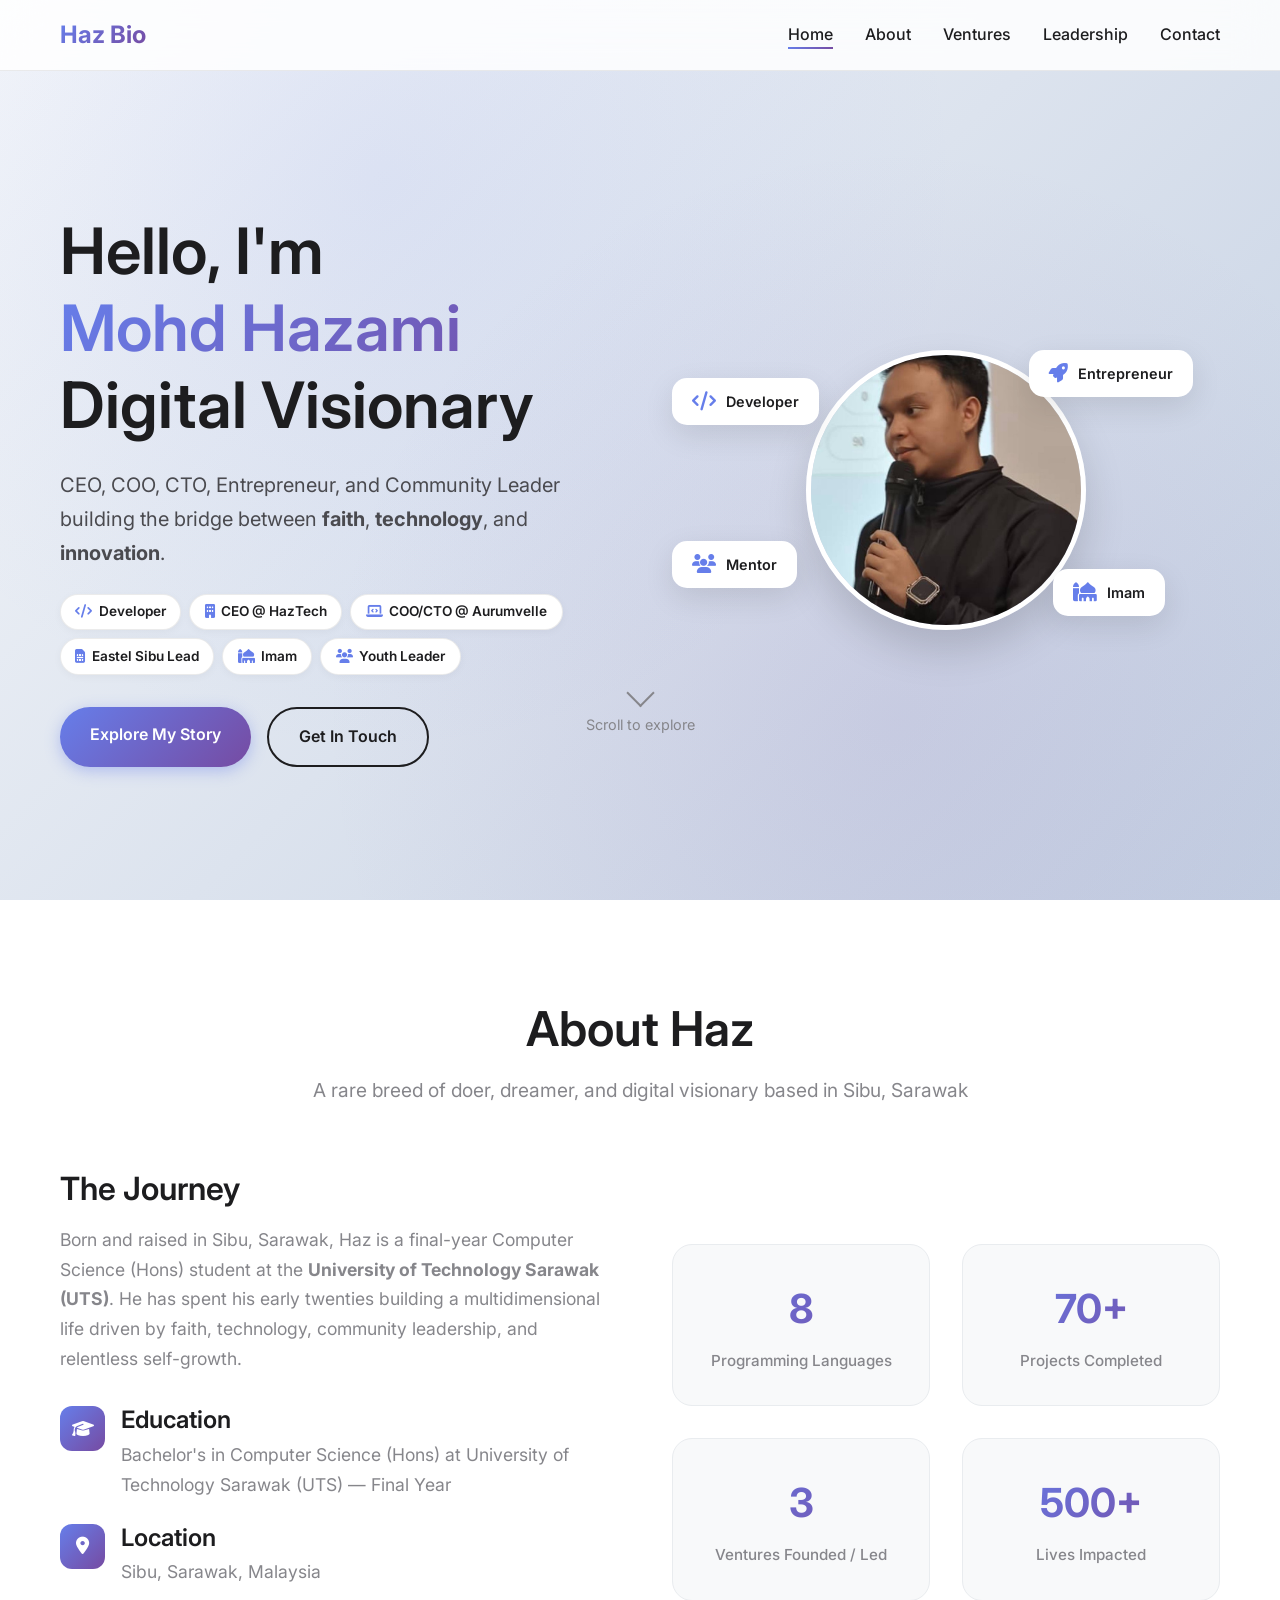
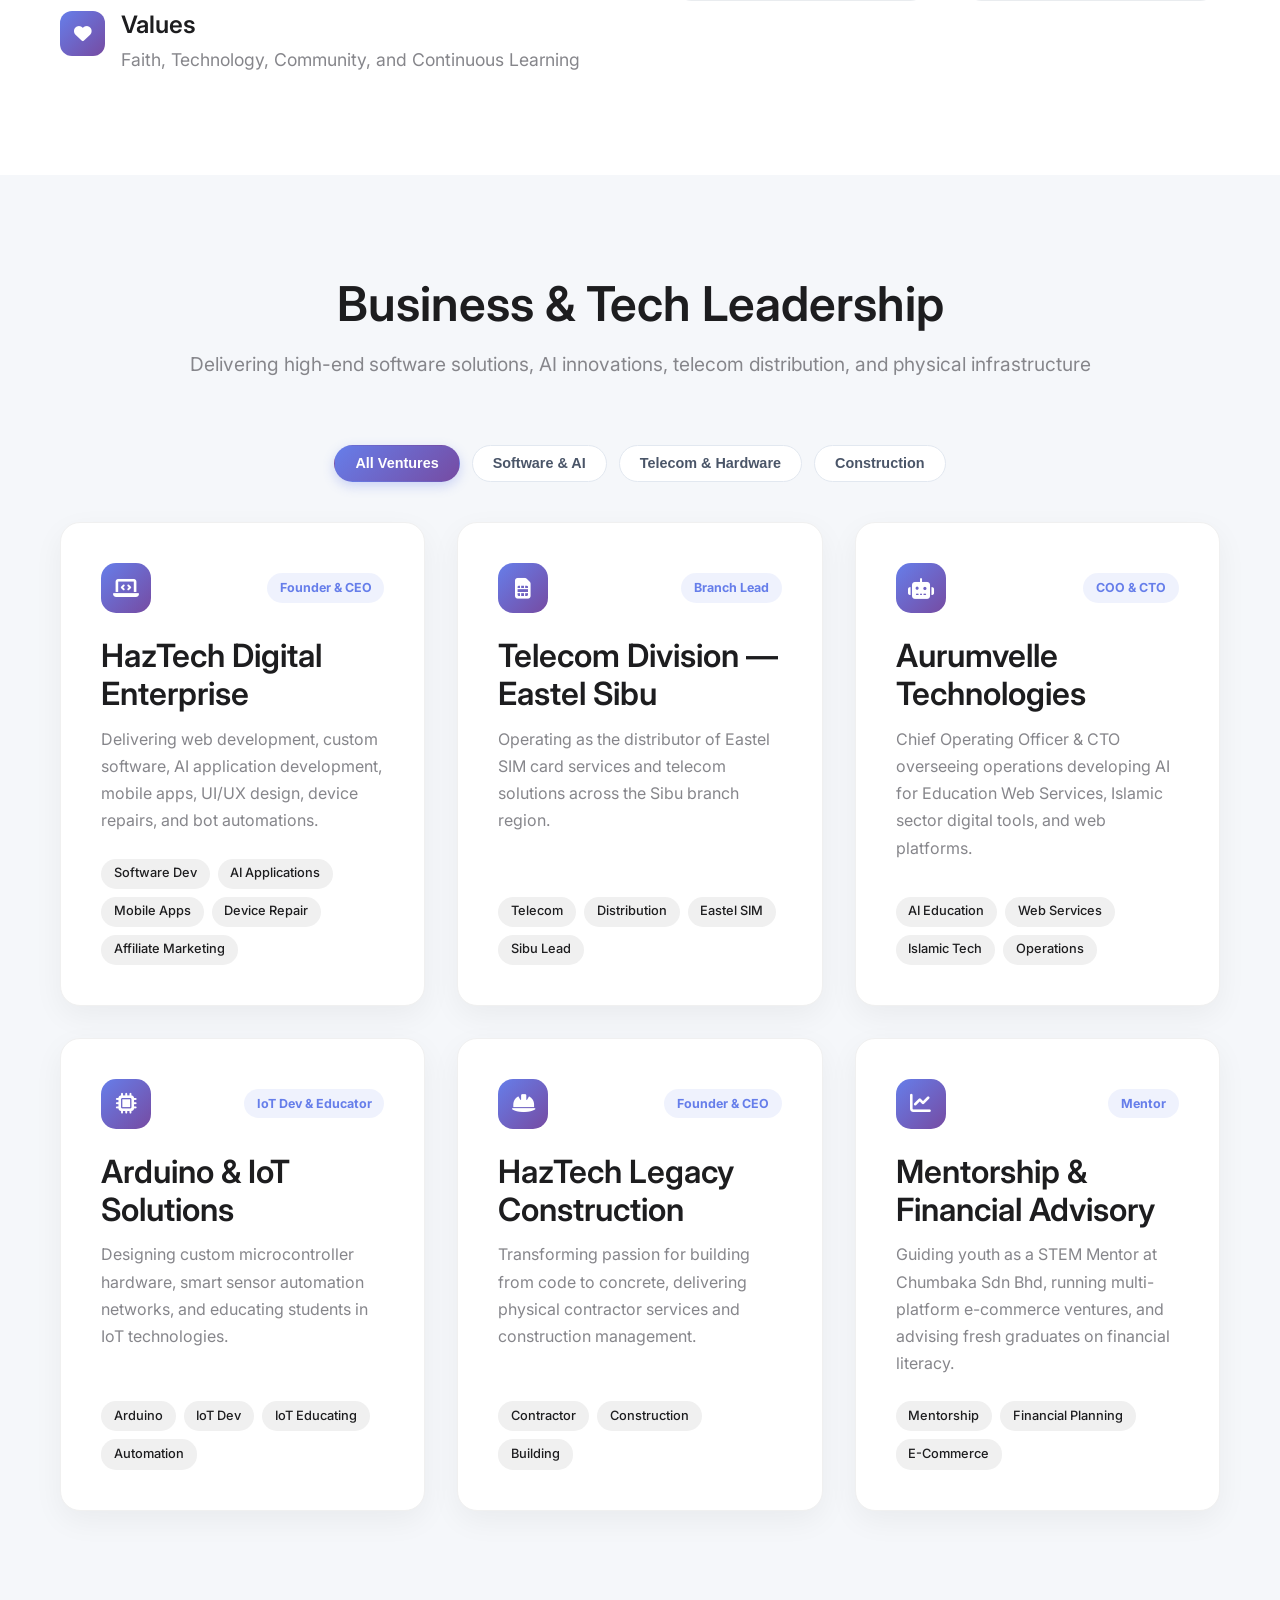
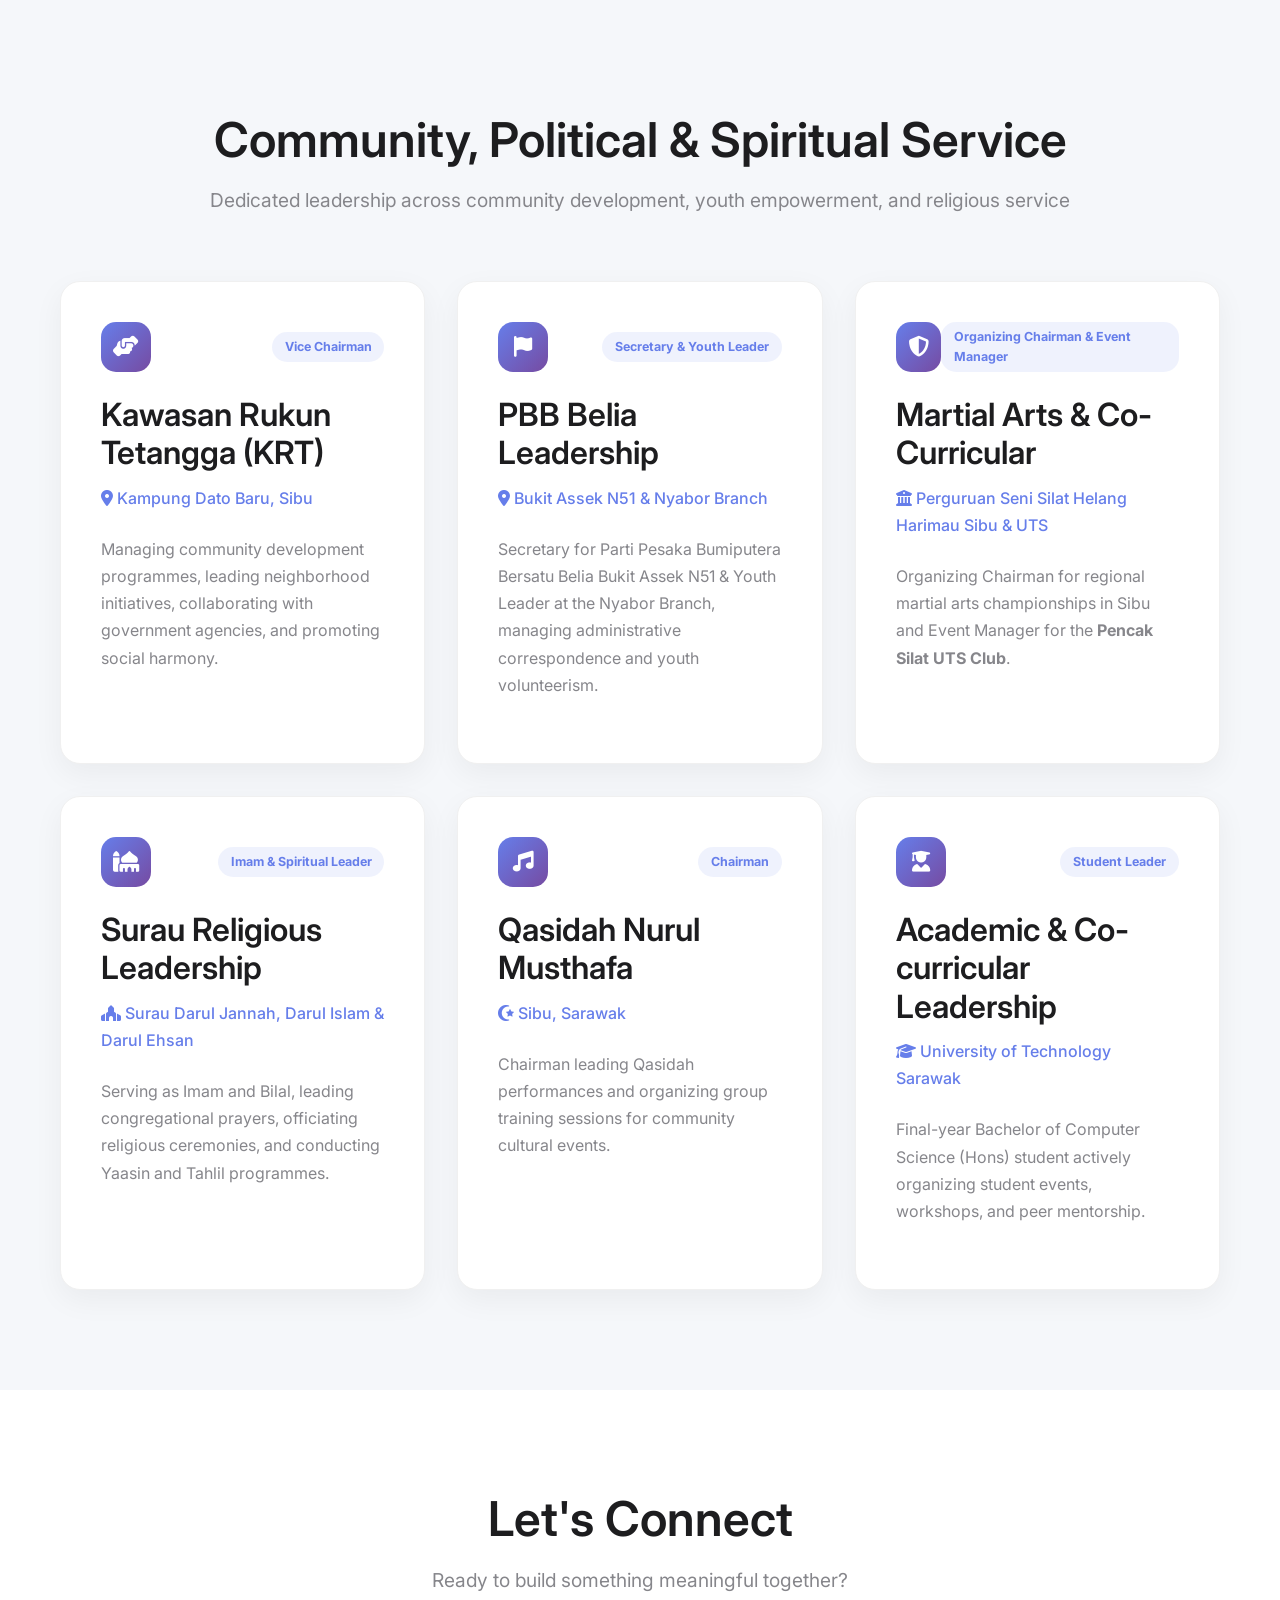
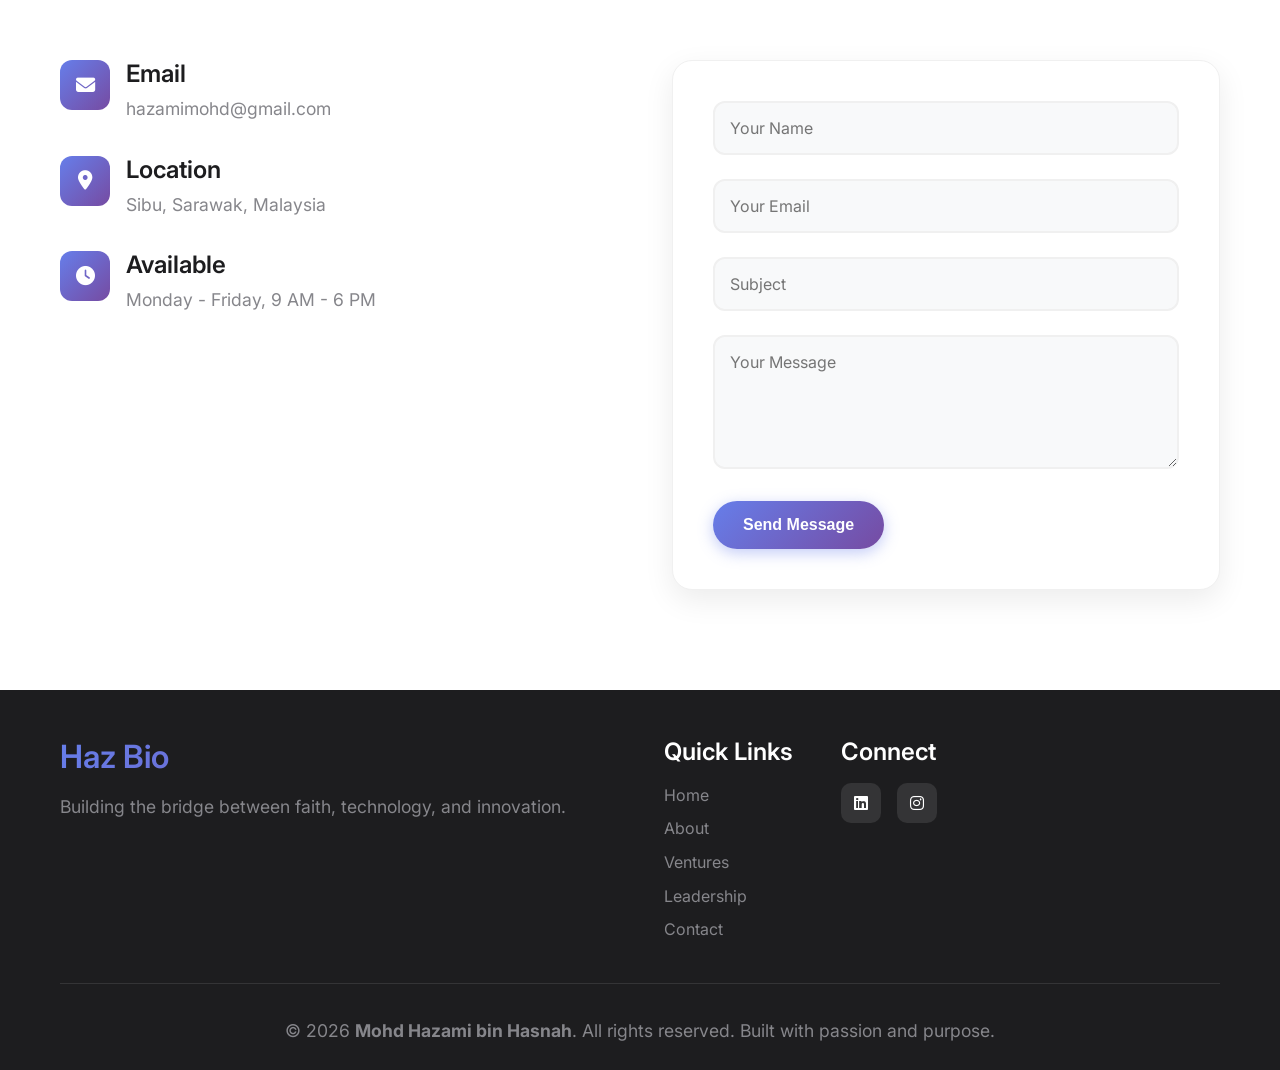
==== commit 24654375: "Remove e-Book and Author sections completely" ====
--- a/index.html
+++ b/index.html
@@ -7,8 +7,8 @@
     
     <!-- Primary Meta Tags -->
     <meta name="title" content="Mohd Hazami bin Hasnah | CEO, CTO, Developer & Community Leader | Haz Bio">
-    <meta name="description" content="Official personal portfolio and biography of Mohd Hazami bin Hasnah. Founder & CEO of HazTech Digital Enterprise, COO & CTO at Aurumvelle Technologies, Author of 'Trick your Brain!', Imam, and Community Leader based in Sibu, Sarawak.">
-    <meta name="keywords" content="Mohd Hazami bin Hasnah, Mohd Hazami, Hazami Hasnah, HazBio, HazTech Digital Enterprise, Aurumvelle Technologies, Eastel Sibu, Sibu Sarawak, University of Technology Sarawak, UTS Computer Science, Trick your Brain eBook, KRT Kampung Dato Baru, Imam Sibu">
+    <meta name="description" content="Official personal portfolio and biography of Mohd Hazami bin Hasnah. Founder & CEO of HazTech Digital Enterprise, COO & CTO at Aurumvelle Technologies, Imam, and Community Leader based in Sibu, Sarawak.">
+    <meta name="keywords" content="Mohd Hazami bin Hasnah, Mohd Hazami, Hazami Hasnah, HazBio, HazTech Digital Enterprise, Aurumvelle Technologies, Eastel Sibu, Sibu Sarawak, University of Technology Sarawak, UTS Computer Science, KRT Kampung Dato Baru, Imam Sibu">
     <meta name="author" content="Mohd Hazami bin Hasnah">
     <meta name="robots" content="index, follow">
     <link rel="canonical" href="https://hazbio.vercel.app/">
@@ -17,7 +17,7 @@
     <meta property="og:type" content="profile">
     <meta property="og:url" content="https://hazbio.vercel.app/">
     <meta property="og:title" content="Mohd Hazami bin Hasnah | Digital Visionary & Entrepreneur">
-    <meta property="og:description" content="Founder & CEO at HazTech Digital Enterprise, COO/CTO at Aurumvelle Technologies, Author, Imam, and CS Student at UTS Sibu Sarawak.">
+    <meta property="og:description" content="Founder & CEO at HazTech Digital Enterprise, COO/CTO at Aurumvelle Technologies, Imam, and CS Student at UTS Sibu Sarawak.">
     <meta property="og:image" content="haz-photo.jpg">
     <meta property="profile:first_name" content="Mohd Hazami">
     <meta property="profile:last_name" content="bin Hasnah">
@@ -26,7 +26,7 @@
     <meta property="twitter:card" content="summary_large_image">
     <meta property="twitter:url" content="https://hazbio.vercel.app/">
     <meta property="twitter:title" content="Mohd Hazami bin Hasnah | CEO, CTO & Tech Entrepreneur">
-    <meta property="twitter:description" content="Explore the journey of Mohd Hazami bin Hasnah — CEO, CTO, Author, Tech Innovator, and Community Leader from Sibu, Sarawak.">
+    <meta property="twitter:description" content="Explore the journey of Mohd Hazami bin Hasnah — CEO, CTO, Tech Innovator, and Community Leader from Sibu, Sarawak.">
     <meta property="twitter:image" content="haz-photo.jpg">
 
     <!-- Fonts & Icons -->
@@ -56,8 +56,8 @@
           "givenName": "Mohd Hazami",
           "familyName": "bin Hasnah",
           "alternateName": ["Haz", "Hazami Hasnah", "Mohd Hazami"],
-          "description": "Mohd Hazami bin Hasnah is a Malaysian entrepreneur, software developer, CEO & Founder of HazTech Digital Enterprise, COO & CTO at Aurumvelle Technologies, Author of 'Trick your Brain! How to Study Effectively', Imam, and Community Leader based in Sibu, Sarawak.",
-          "jobTitle": ["Chief Executive Officer", "Chief Operating Officer", "Chief Technology Officer", "Software Developer", "Author", "Community Leader", "Imam"],
+          "description": "Mohd Hazami bin Hasnah is a Malaysian entrepreneur, software developer, CEO & Founder of HazTech Digital Enterprise, COO & CTO at Aurumvelle Technologies, Imam, and Community Leader based in Sibu, Sarawak.",
+          "jobTitle": ["Chief Executive Officer", "Chief Operating Officer", "Chief Technology Officer", "Software Developer", "Community Leader", "Imam"],
           "gender": "Male",
           "nationality": "Malaysian",
           "birthPlace": {
@@ -134,17 +134,6 @@
             "https://my.linkedin.com/in/mohd-hazami-970323289",
             "https://www.instagram.com/haz0011xd"
           ]
-        },
-        {
-          "@type": "Book",
-          "@id": "https://hazbio.vercel.app/#book",
-          "name": "Trick your Brain! How to Study Effectively",
-          "author": {
-            "@id": "https://hazbio.vercel.app/#person"
-          },
-          "description": "Written by Mohd Hazami Hasnah, this eBook provides practical, easy-to-follow study strategies to help students develop a structured learning approach tailored to their needs.",
-          "genre": "Educational / Self-Help",
-          "inLanguage": "en"
         }
       ]
     }
@@ -161,7 +150,6 @@
                 <li class="nav-item"><a href="#home" class="nav-link active">Home</a></li>
                 <li class="nav-item"><a href="#about" class="nav-link">About</a></li>
                 <li class="nav-item"><a href="#ventures" class="nav-link">Ventures</a></li>
-                <li class="nav-item"><a href="#publications" class="nav-link">e-Book</a></li>
                 <li class="nav-item"><a href="#leadership" class="nav-link">Leadership</a></li>
                 <li class="nav-item"><a href="#contact" class="nav-link">Contact</a></li>
             </ul>
@@ -184,7 +172,7 @@
                         <span class="title-line">Digital Visionary</span>
                     </h1>
                     <p class="hero-subtitle">
-                        CEO, COO, CTO, Entrepreneur, Author, and Community Leader building the bridge between <strong>faith</strong>, <strong>technology</strong>, and <strong>innovation</strong>.
+                        CEO, COO, CTO, Entrepreneur, and Community Leader building the bridge between <strong>faith</strong>, <strong>technology</strong>, and <strong>innovation</strong>.
                     </p>
 
                     <!-- Interactive Quick Badges -->
@@ -193,7 +181,6 @@
                         <span class="chip"><i class="fas fa-building"></i> CEO @ HazTech</span>
                         <span class="chip"><i class="fas fa-laptop-code"></i> COO/CTO @ Aurumvelle</span>
                         <span class="chip"><i class="fas fa-sim-card"></i> Eastel Sibu Lead</span>
-                        <span class="chip"><i class="fas fa-book-open"></i> Author</span>
                         <span class="chip"><i class="fas fa-mosque"></i> Imam</span>
                         <span class="chip"><i class="fas fa-users"></i> Youth Leader</span>
                     </div>
@@ -270,15 +257,6 @@
                         </div>
                         <div class="detail-item">
                             <div class="detail-icon">
-                                <i class="fas fa-pen-fancy"></i>
-                            </div>
-                            <div class="detail-content">
-                                <h4>Writing & Publishing</h4>
-                                <p>Author of educational guides including <em>"Trick your Brain! How to Study Effectively"</em>, producing inspiring content that educates and motivates readers.</p>
-                            </div>
-                        </div>
-                        <div class="detail-item">
-                            <div class="detail-icon">
                                 <i class="fas fa-heart"></i>
                             </div>
                             <div class="detail-content">
@@ -426,32 +404,6 @@
         </div>
     </section>
 
-    <!-- Published Author Section -->
-    <section id="publications" class="publications">
-        <div class="container">
-            <div class="section-header text-center">
-                <span class="section-tag">AUTHOR & EDUCATOR</span>
-                <h2 class="section-title">Published Educational e-Book</h2>
-                <p class="section-subtitle">Empowering students with structured cognitive techniques and practical learning frameworks.</p>
-            </div>
-
-            <div class="ebook-card-wrapper">
-                <div class="ebook-card">
-                    <div class="ebook-info">
-                        <h3>Trick your Brain! How to Study Effectively</h3>
-                        <p class="author-title">Written by <strong>Mohd Hazami Hasnah</strong></p>
-                        <p>This e-Book provides practical, easy-to-follow study strategies and structured learning methods to help students optimize memory retention, manage time efficiently, and excel academically.</p>
-                        <div class="ebook-tags">
-                            <span><i class="fas fa-brain"></i> Memory Techniques</span>
-                            <span><i class="fas fa-clock"></i> Time Management</span>
-                            <span><i class="fas fa-graduation-cap"></i> Exam Frameworks</span>
-                        </div>
-                    </div>
-                </div>
-            </div>
-        </div>
-    </section>
-
     <!-- Leadership Section -->
     <section id="leadership" class="leadership">
         <div class="container">
@@ -603,7 +555,6 @@
                             <li><a href="#home">Home</a></li>
                             <li><a href="#about">About</a></li>
                             <li><a href="#ventures">Ventures</a></li>
-                            <li><a href="#publications">e-Book</a></li>
                             <li><a href="#leadership">Leadership</a></li>
                             <li><a href="#contact">Contact</a></li>
                         </ul>
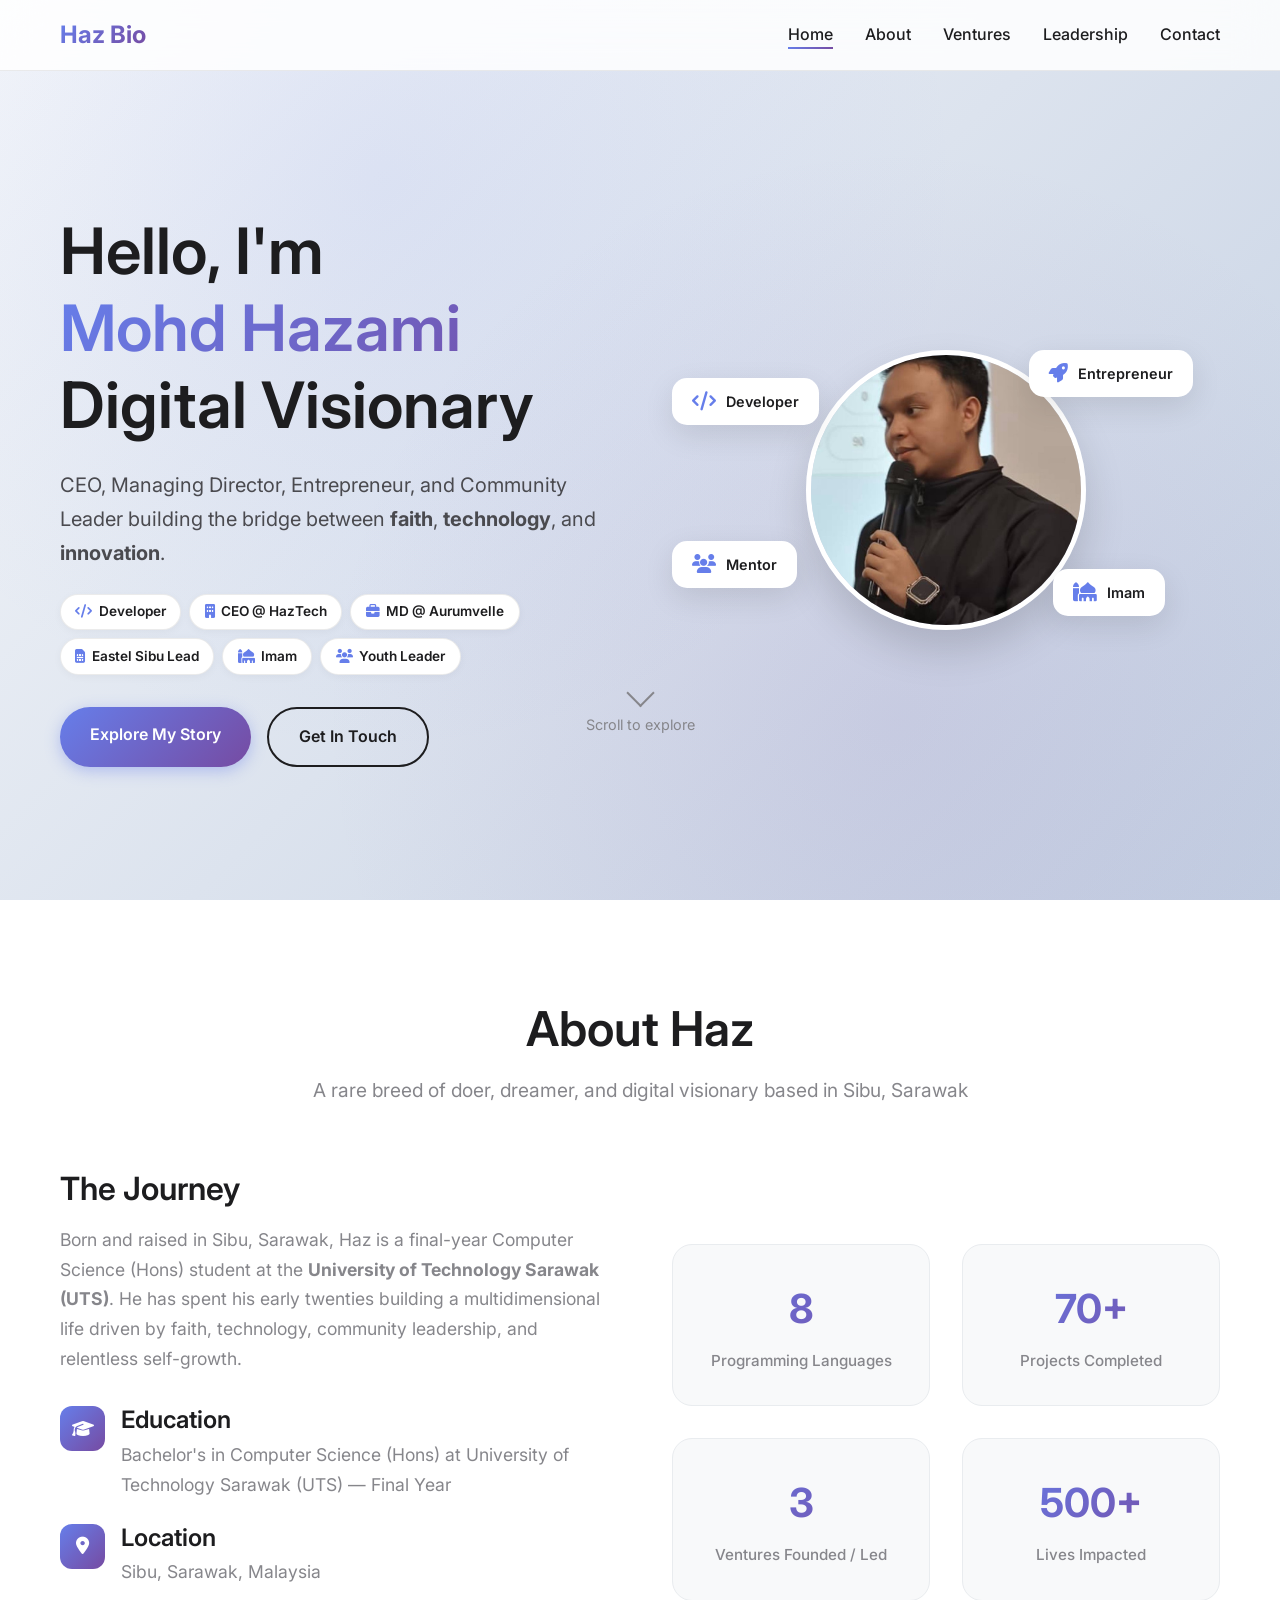
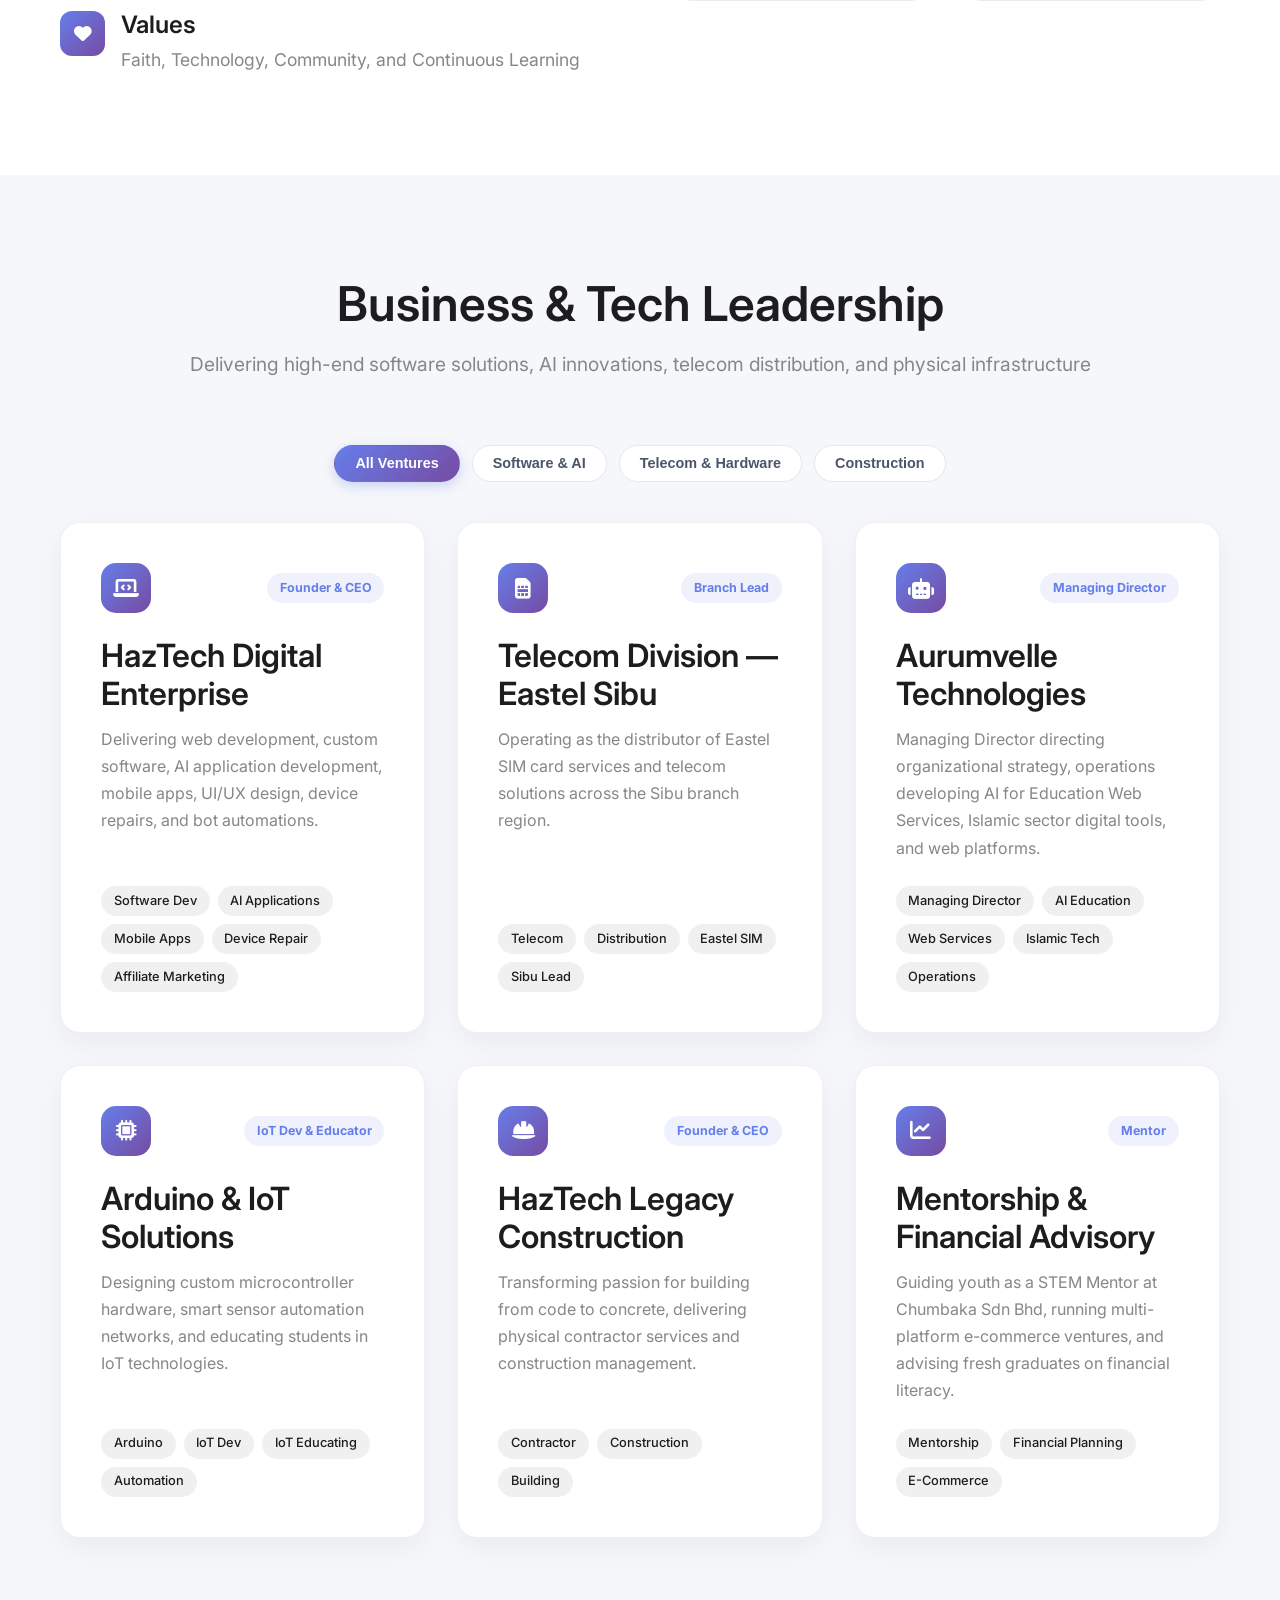
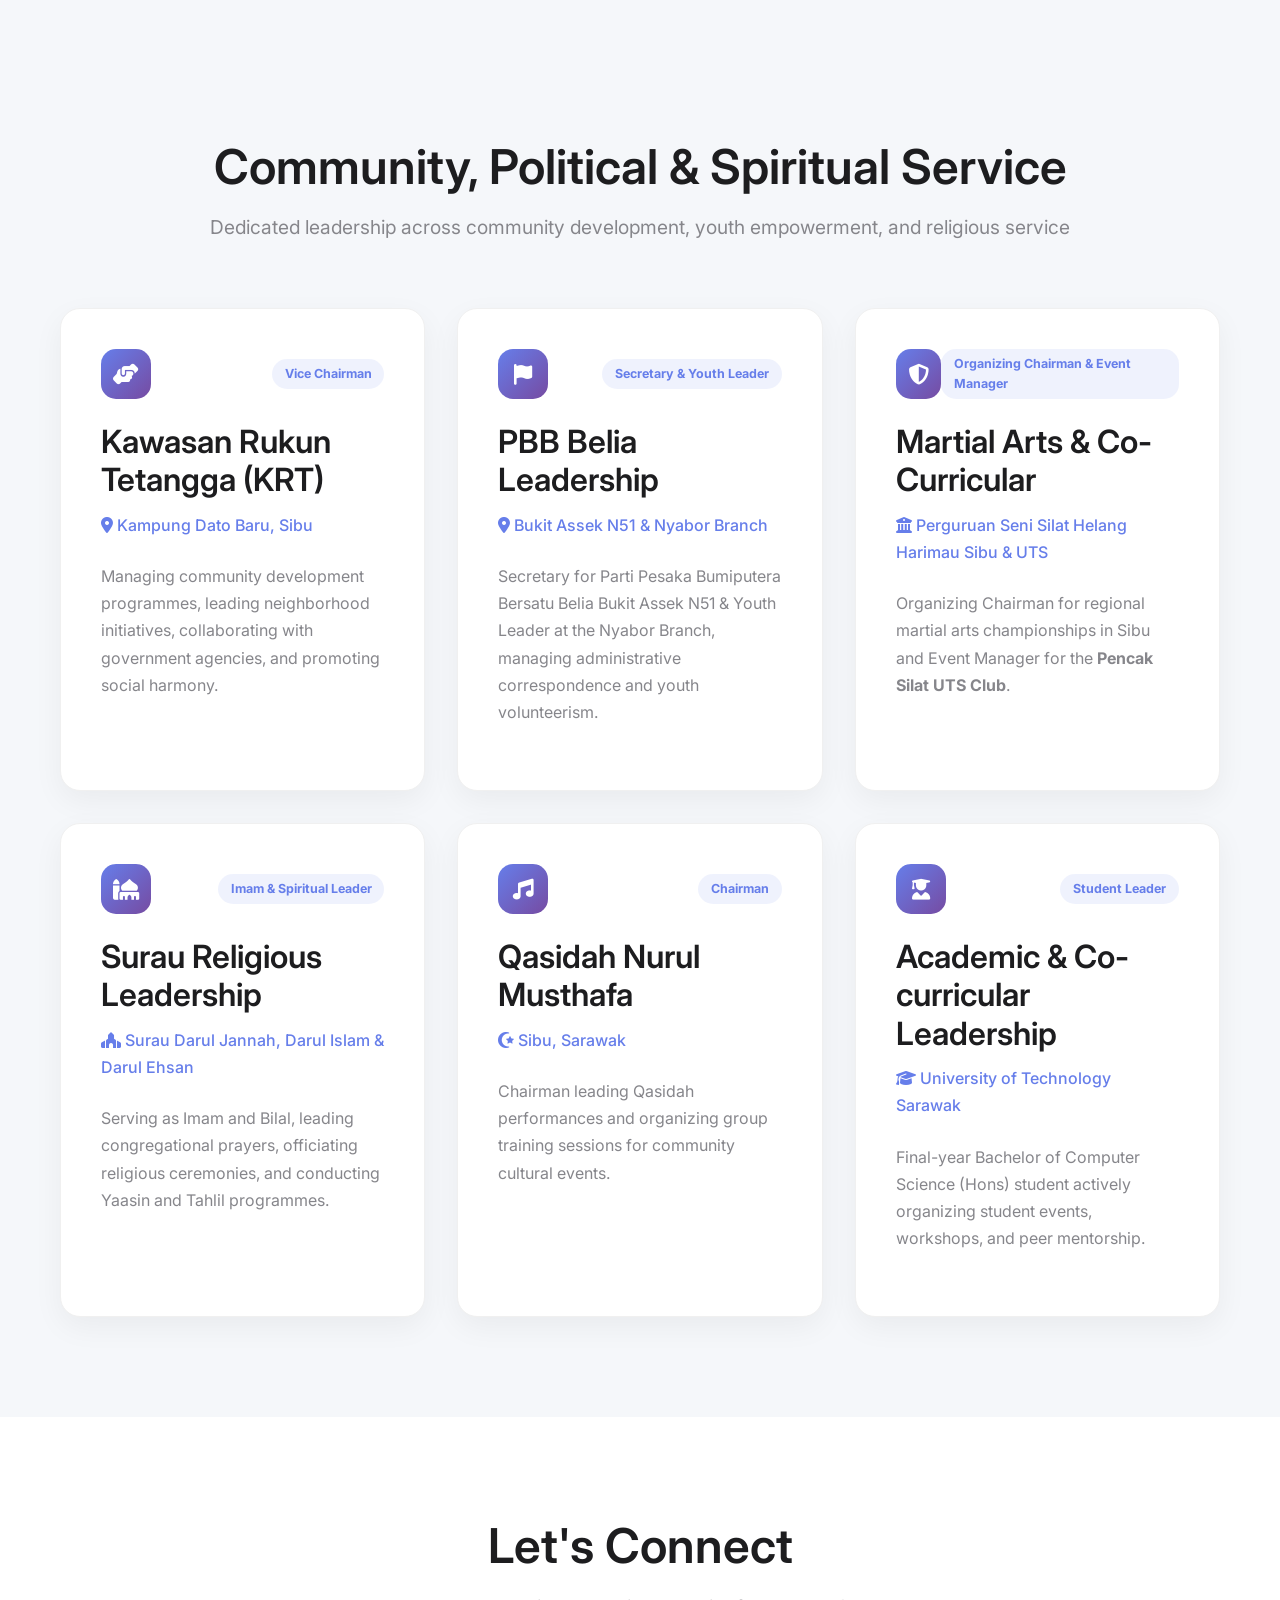
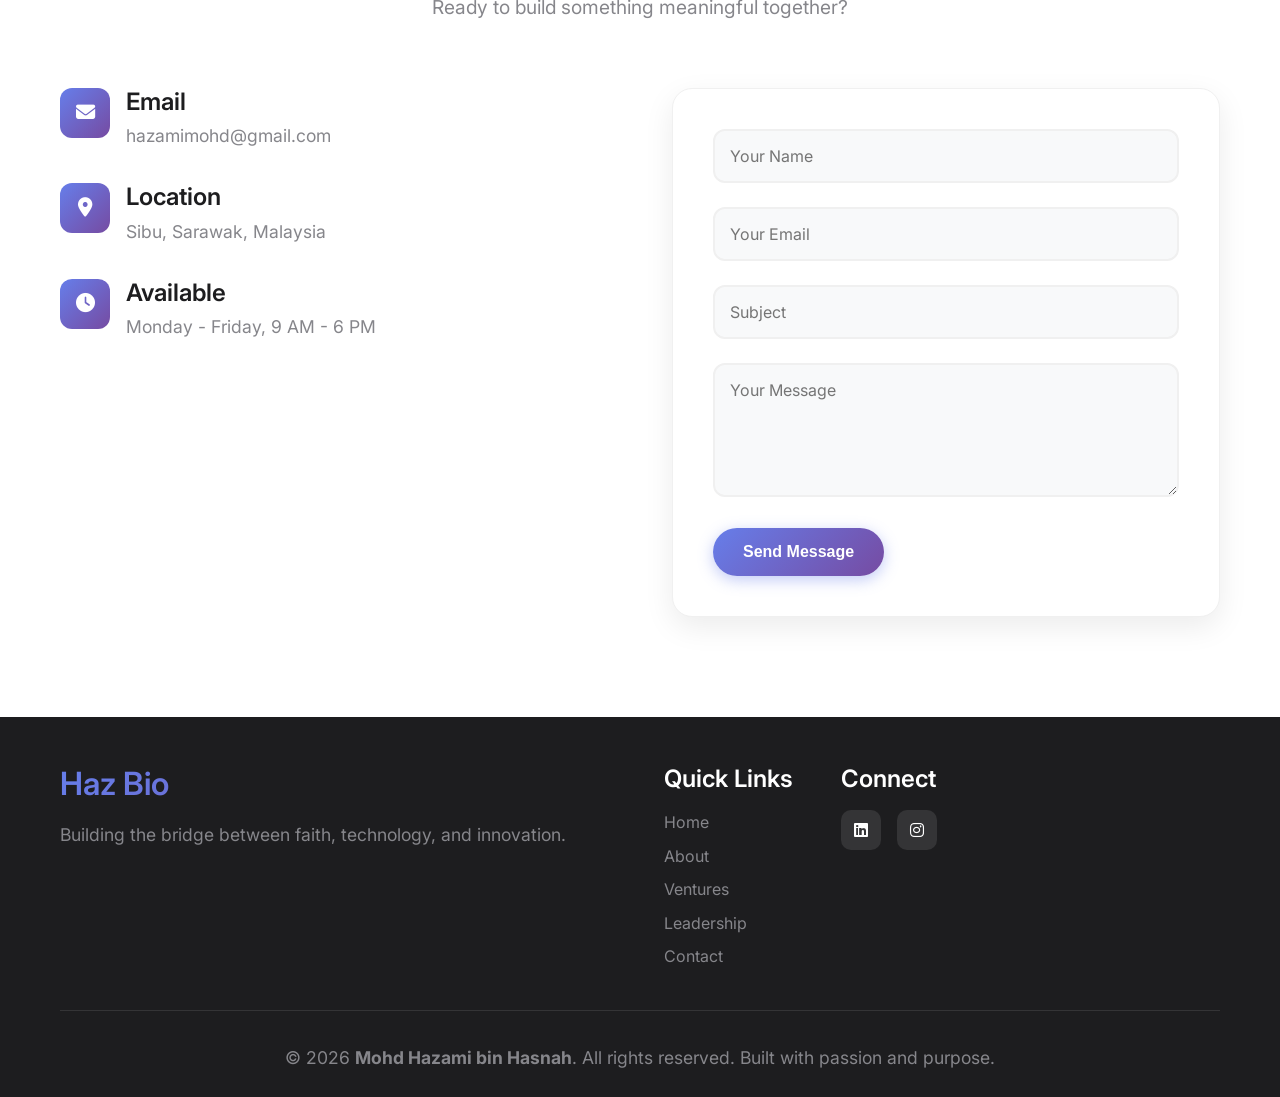
==== commit 1718c86f: "Update role to Managing Director at Aurumvelle Technologies" ====
--- a/index.html
+++ b/index.html
@@ -3,30 +3,32 @@
 <head>
     <meta charset="UTF-8">
     <meta name="viewport" content="width=device-width, initial-scale=1.0">
-    <title>Mohd Hazami bin Hasnah | CEO, CTO, Developer & Community Leader | Haz Bio</title>
+    <title>Mohd Hazami bin Hasnah | CEO, Managing Director, Developer & Community Leader | Haz Bio</title>
     
     <!-- Primary Meta Tags -->
-    <meta name="title" content="Mohd Hazami bin Hasnah | CEO, CTO, Developer & Community Leader | Haz Bio">
-    <meta name="description" content="Official personal portfolio and biography of Mohd Hazami bin Hasnah. Founder & CEO of HazTech Digital Enterprise, COO & CTO at Aurumvelle Technologies, Imam, and Community Leader based in Sibu, Sarawak.">
+    <meta name="title" content="Mohd Hazami bin Hasnah | CEO, Managing Director, Developer & Community Leader | Haz Bio">
+    <meta name="description" content="Official personal portfolio and biography of Mohd Hazami bin Hasnah. Founder & CEO of HazTech Digital Enterprise, Managing Director at Aurumvelle Technologies, Imam, and Community Leader based in Sibu, Sarawak.">
     <meta name="keywords" content="Mohd Hazami bin Hasnah, Mohd Hazami, Hazami Hasnah, HazBio, HazTech Digital Enterprise, Aurumvelle Technologies, Eastel Sibu, Sibu Sarawak, University of Technology Sarawak, UTS Computer Science, KRT Kampung Dato Baru, Imam Sibu">
     <meta name="author" content="Mohd Hazami bin Hasnah">
     <meta name="robots" content="index, follow">
-    <link rel="canonical" href="https://hazbio.vercel.app/">
+    <meta name="google-site-verification" content="nKmgOvuzWgGwZppmpdOtMe3IArvRn13MpD08yWyUMds">
+    <!-- Deployment Trigger 2026-07-23 -->
+    <link rel="canonical" href="https://haz-bio.vercel.app/">
 
     <!-- Open Graph / Facebook -->
     <meta property="og:type" content="profile">
-    <meta property="og:url" content="https://hazbio.vercel.app/">
+    <meta property="og:url" content="https://haz-bio.vercel.app/">
     <meta property="og:title" content="Mohd Hazami bin Hasnah | Digital Visionary & Entrepreneur">
-    <meta property="og:description" content="Founder & CEO at HazTech Digital Enterprise, COO/CTO at Aurumvelle Technologies, Imam, and CS Student at UTS Sibu Sarawak.">
+    <meta property="og:description" content="Founder & CEO at HazTech Digital Enterprise, Managing Director at Aurumvelle Technologies, Imam, and CS Student at UTS Sibu Sarawak.">
     <meta property="og:image" content="haz-photo.jpg">
     <meta property="profile:first_name" content="Mohd Hazami">
     <meta property="profile:last_name" content="bin Hasnah">
 
     <!-- Twitter Cards -->
     <meta property="twitter:card" content="summary_large_image">
-    <meta property="twitter:url" content="https://hazbio.vercel.app/">
-    <meta property="twitter:title" content="Mohd Hazami bin Hasnah | CEO, CTO & Tech Entrepreneur">
-    <meta property="twitter:description" content="Explore the journey of Mohd Hazami bin Hasnah — CEO, CTO, Tech Innovator, and Community Leader from Sibu, Sarawak.">
+    <meta property="twitter:url" content="https://haz-bio.vercel.app/">
+    <meta property="twitter:title" content="Mohd Hazami bin Hasnah | CEO, Managing Director & Tech Entrepreneur">
+    <meta property="twitter:description" content="Explore the journey of Mohd Hazami bin Hasnah — CEO, Managing Director, Tech Innovator, and Community Leader from Sibu, Sarawak.">
     <meta property="twitter:image" content="haz-photo.jpg">
 
     <!-- Fonts & Icons -->
@@ -41,23 +43,23 @@
       "@graph": [
         {
           "@type": "ProfilePage",
-          "@id": "https://hazbio.vercel.app/#webpage",
-          "url": "https://hazbio.vercel.app/",
+          "@id": "https://haz-bio.vercel.app/#webpage",
+          "url": "https://haz-bio.vercel.app/",
           "name": "Mohd Hazami bin Hasnah - Official Biography & Portfolio",
           "description": "Official biography and professional profile of Mohd Hazami bin Hasnah from Sibu, Sarawak, Malaysia.",
           "mainEntity": {
-            "@id": "https://hazbio.vercel.app/#person"
+            "@id": "https://haz-bio.vercel.app/#person"
           }
         },
         {
           "@type": "Person",
-          "@id": "https://hazbio.vercel.app/#person",
+          "@id": "https://haz-bio.vercel.app/#person",
           "name": "Mohd Hazami bin Hasnah",
           "givenName": "Mohd Hazami",
           "familyName": "bin Hasnah",
           "alternateName": ["Haz", "Hazami Hasnah", "Mohd Hazami"],
-          "description": "Mohd Hazami bin Hasnah is a Malaysian entrepreneur, software developer, CEO & Founder of HazTech Digital Enterprise, COO & CTO at Aurumvelle Technologies, Imam, and Community Leader based in Sibu, Sarawak.",
-          "jobTitle": ["Chief Executive Officer", "Chief Operating Officer", "Chief Technology Officer", "Software Developer", "Community Leader", "Imam"],
+          "description": "Mohd Hazami bin Hasnah is a Malaysian entrepreneur, software developer, CEO & Founder of HazTech Digital Enterprise, Managing Director at Aurumvelle Technologies, Imam, and Community Leader based in Sibu, Sarawak.",
+          "jobTitle": ["Chief Executive Officer", "Managing Director", "Software Developer", "Community Leader", "Imam"],
           "gender": "Male",
           "nationality": "Malaysian",
           "birthPlace": {
@@ -95,7 +97,7 @@
             {
               "@type": "Organization",
               "name": "Aurumvelle Technologies",
-              "roleName": "Chief Operating Officer & Chief Technology Officer"
+              "roleName": "Managing Director"
             },
             {
               "@type": "Organization",
@@ -172,14 +174,14 @@
                         <span class="title-line">Digital Visionary</span>
                     </h1>
                     <p class="hero-subtitle">
-                        CEO, COO, CTO, Entrepreneur, and Community Leader building the bridge between <strong>faith</strong>, <strong>technology</strong>, and <strong>innovation</strong>.
+                        CEO, Managing Director, Entrepreneur, and Community Leader building the bridge between <strong>faith</strong>, <strong>technology</strong>, and <strong>innovation</strong>.
                     </p>
 
                     <!-- Interactive Quick Badges -->
                     <div class="roles-chips">
                         <span class="chip"><i class="fas fa-code"></i> Developer</span>
                         <span class="chip"><i class="fas fa-building"></i> CEO @ HazTech</span>
-                        <span class="chip"><i class="fas fa-laptop-code"></i> COO/CTO @ Aurumvelle</span>
+                        <span class="chip"><i class="fas fa-briefcase"></i> MD @ Aurumvelle</span>
                         <span class="chip"><i class="fas fa-sim-card"></i> Eastel Sibu Lead</span>
                         <span class="chip"><i class="fas fa-mosque"></i> Imam</span>
                         <span class="chip"><i class="fas fa-users"></i> Youth Leader</span>
@@ -343,11 +345,12 @@
                 <div class="project-card" data-category="tech">
                     <div class="card-header">
                         <div class="project-icon"><i class="fas fa-robot"></i></div>
-                        <span class="role-badge">COO & CTO</span>
+                        <span class="role-badge">Managing Director</span>
                     </div>
                     <h3>Aurumvelle Technologies</h3>
-                    <p>Chief Operating Officer & CTO overseeing operations developing AI for Education Web Services, Islamic sector digital tools, and web platforms.</p>
+                    <p>Managing Director directing organizational strategy, operations developing AI for Education Web Services, Islamic sector digital tools, and web platforms.</p>
                     <div class="project-tech">
+                        <span>Managing Director</span>
                         <span>AI Education</span>
                         <span>Web Services</span>
                         <span>Islamic Tech</span>
